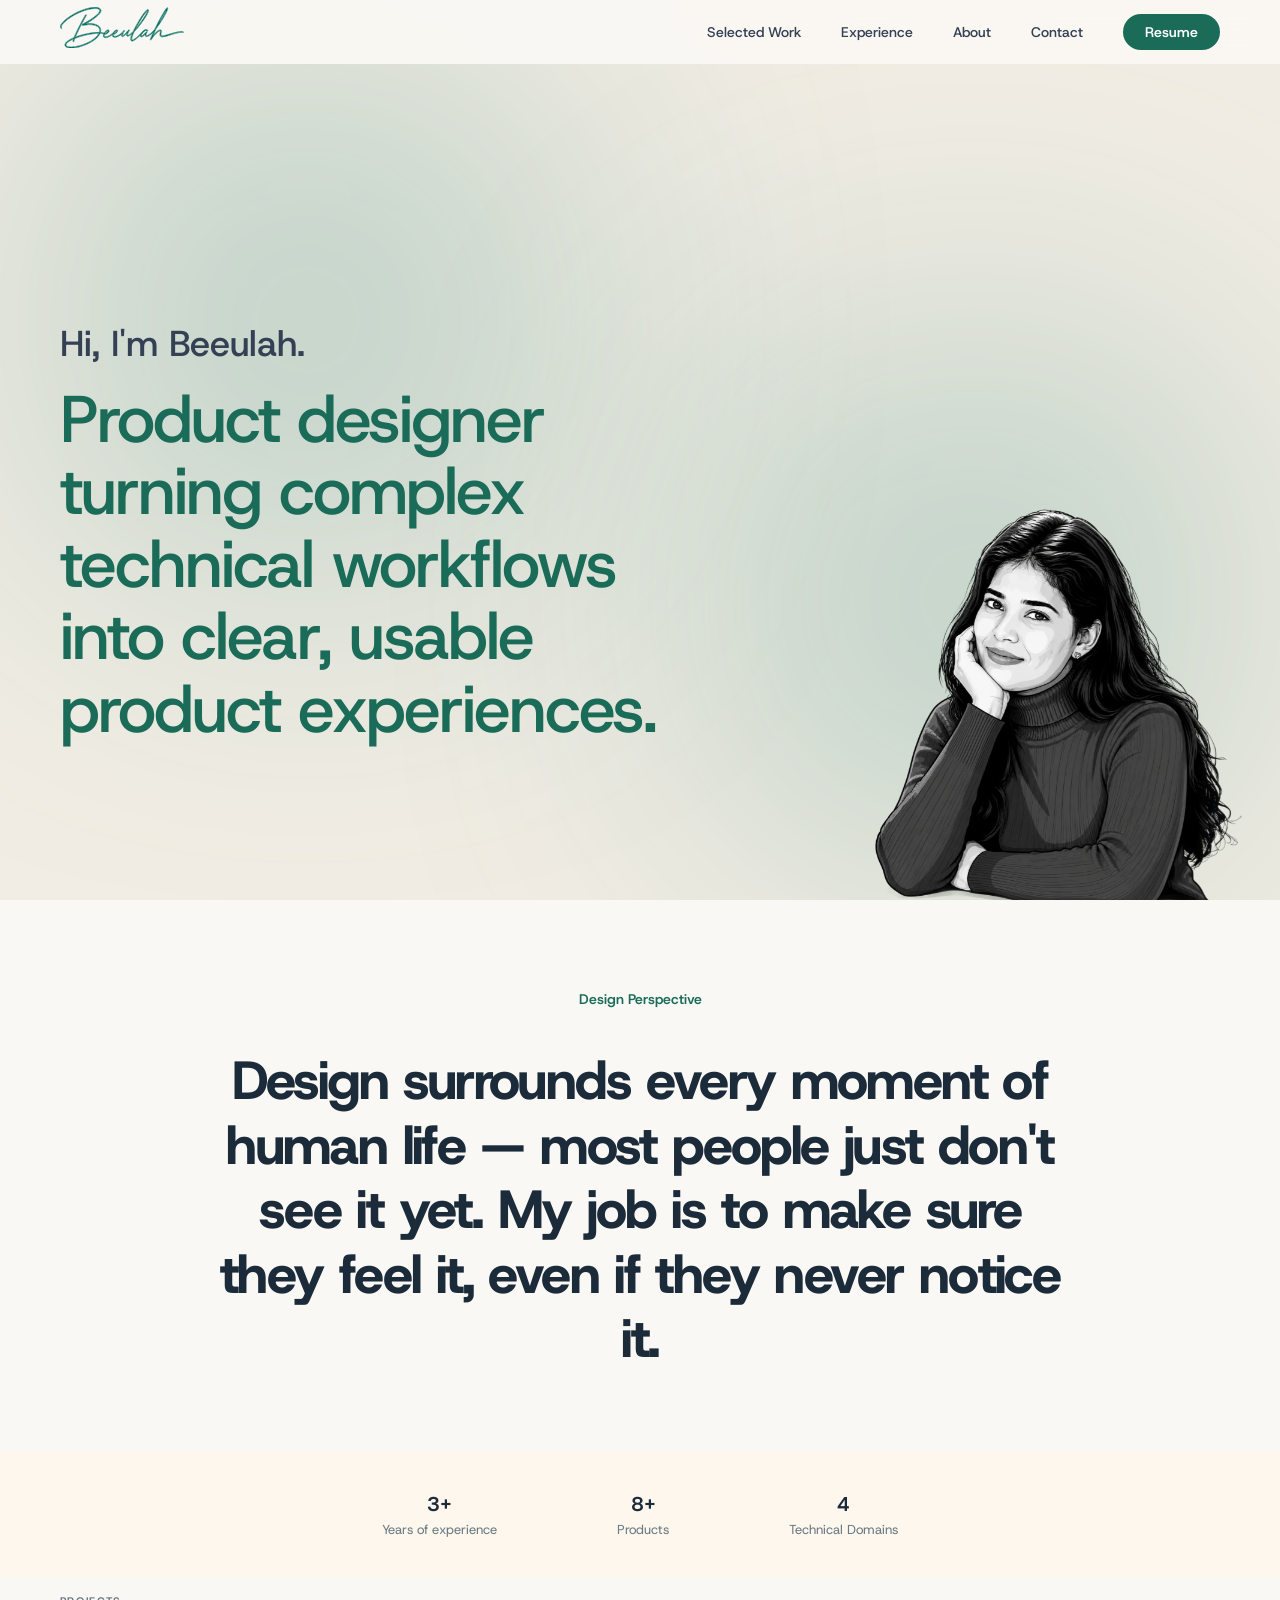
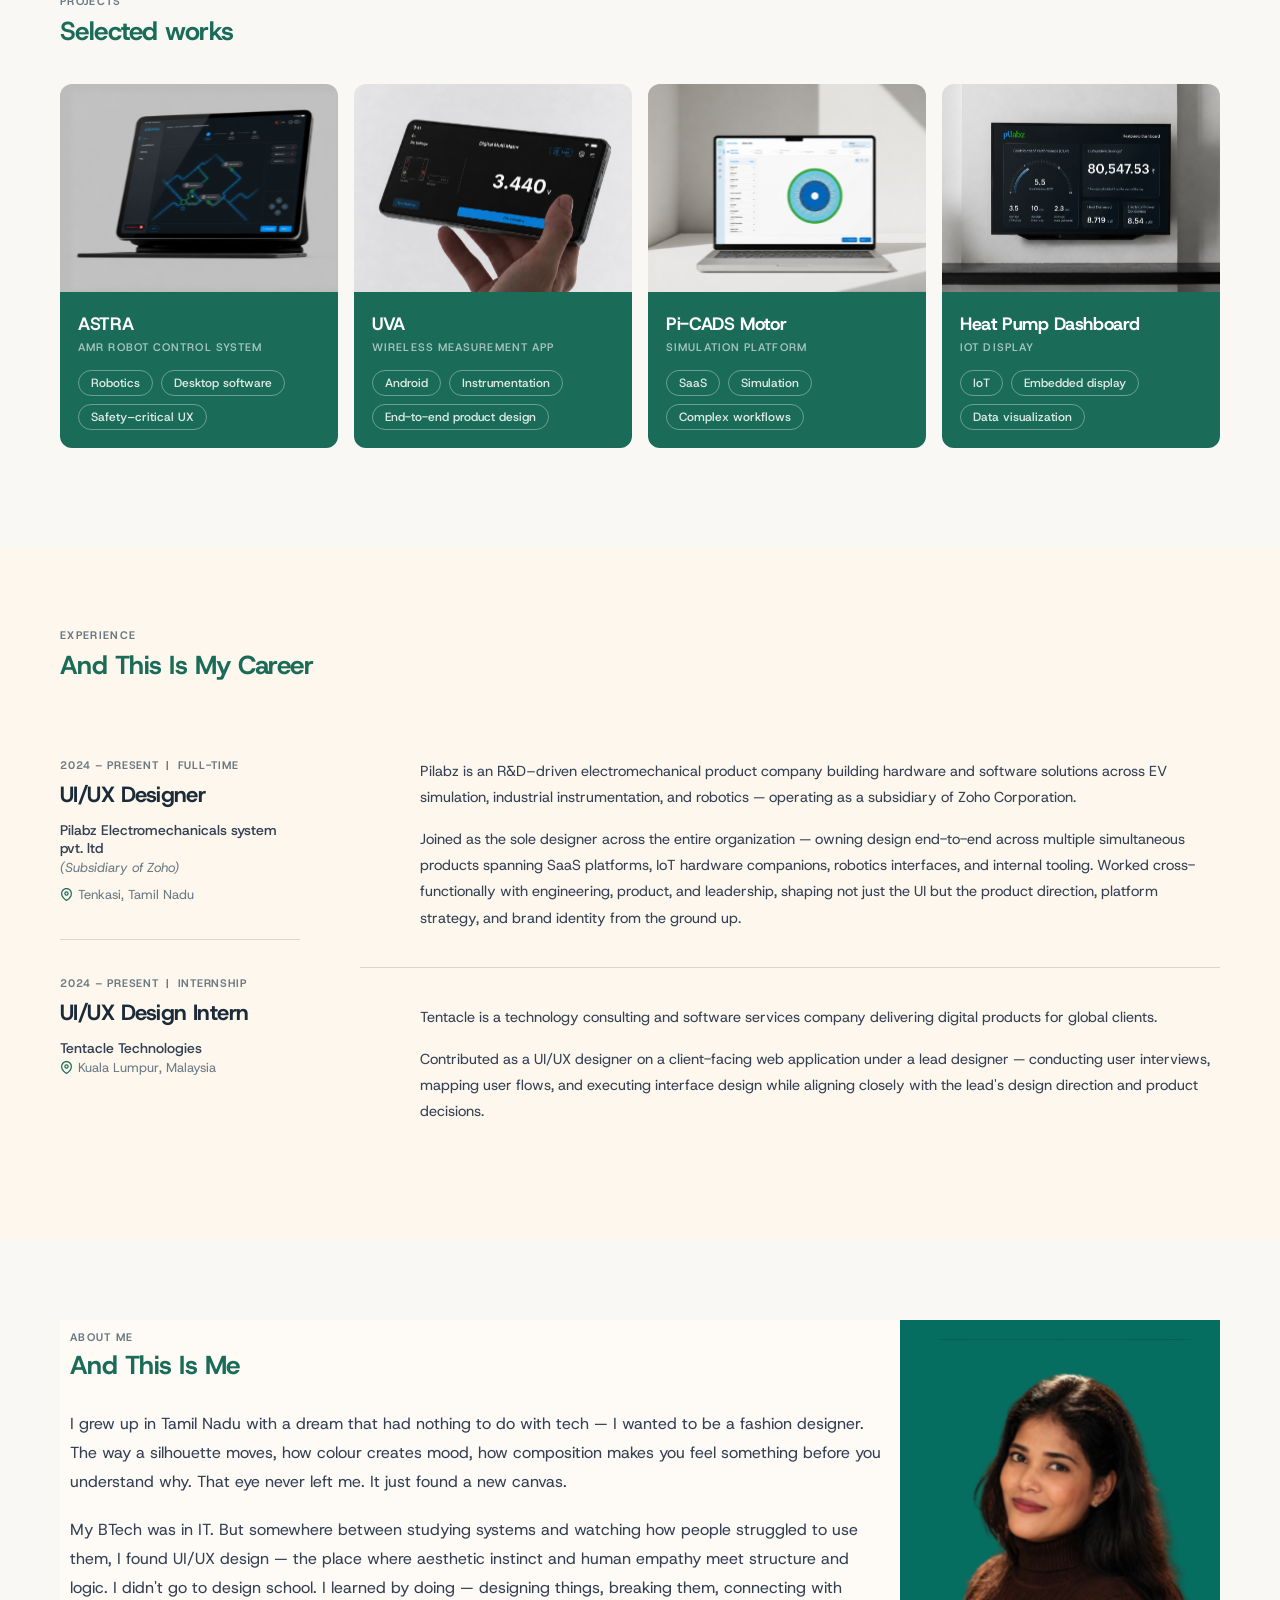
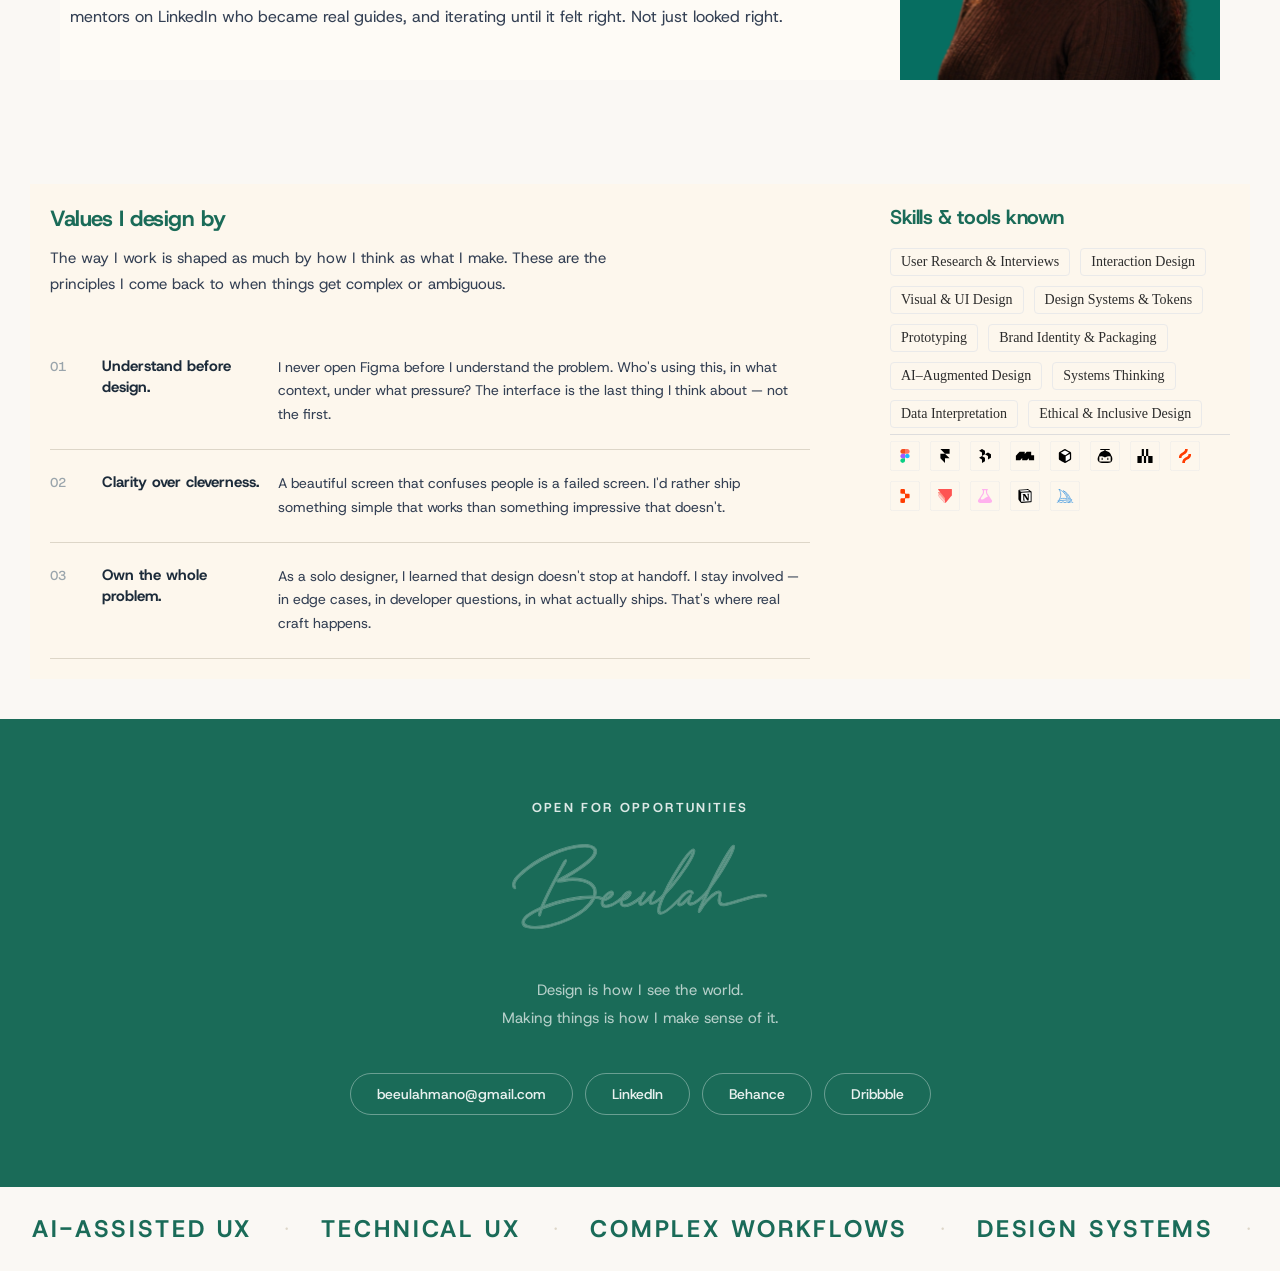
==== index.html @ 4c6250b7 "bug fixd" ====
<!DOCTYPE html>
<html lang="en">
<head>
<meta charset="UTF-8">
<meta name="viewport" content="width=device-width, initial-scale=1.0">
<title>Beeulah — Product Designer</title>
<link rel="stylesheet" href="style.css">
<script src="script.js"></script>
<link href="https://fonts.googleapis.com/css2?family=Host+Grotesk:wght@300;400;500;600;700;800&family=Syne:wght@400;500;600;700;800&family=Caveat:wght@500;600;700&display=swap" rel="stylesheet"></head>
<body>

<!-- NAV -->
<nav id="nav">
  <a href="#" class="nav-logo">
    <img src="./assets/beeulah-logo.svg" alt="logo" />
  </a>

  <ul class="nav-links">
    <li><a href="#works">Selected Work</a></li>
    <li><a href="#career">Experience</a></li>
    <li><a href="#about">About</a></li>
    <li><a href="#contact">Contact</a></li>
    <li><a href="#" class="nav-resume">Resume</a></li>
  </ul>

  <!-- HAMBURGER BUTTON -->
  <button class="nav-hamburger" id="navHamburger">
    <span></span>
    <span></span>
    <span></span>
  </button>
</nav>

<!-- OVERLAY -->
<div class="nav-overlay" id="navOverlay"></div>

<!-- RIGHT DRAWER -->
<div class="nav-drawer" id="navDrawer">

  <button class="nav-drawer-close" id="navDrawerClose">
    ✕
  </button>

  <ul class="nav-drawer-links">
    <li><a href="#works">Selected Work</a></li>
    <li><a href="#career">Experience</a></li>
    <li><a href="#about">About</a></li>
    <li><a href="#contact">Contact</a></li>
  </ul>

</div>

<!-- HERO -->
<section class="hero">
  <div class="hero-left reveal">
    <p class="hero-intro">Hi, I'm Beeulah.</p>
    <h1 class="hero-headline">Product designer turning complex technical workflows into clear, usable product experiences.</h1>
  </div>
  <div class="hero-right">
    <img src="./assets/main.svg" alt="Beeulah — Product Designer" />
  </div>
</section>

<!-- DESIGN PERSPECTIVE -->
<section class="perspective-section" id="perspective">
  <span class="perspective-label reveal">Design Perspective</span>
  <p class="perspective-quote scroll-words">Design surrounds every moment of human life — most people just don't see it yet. My job is to make sure they feel it, even if they never notice it.</p>
  
</section>

<section class="counts"> 
  <div class="stats-row reveal">
    <div><div class="stat-num">3+</div><div class="stat-label">Years of experience</div></div>
    <div><div class="stat-num">8+</div><div class="stat-label">Products</div></div>
    <div><div class="stat-num">4</div><div class="stat-label">Technical Domains</div></div>
  </div>
</section>

<!-- SELECTED WORKS -->
<section class="works-section" id="works">
  <div class="section-eyebrow reveal">PROJECTS</div>
  <div class="section-title reveal">Selected works</div>
  <div class="works-grid">
    <div class="work-card reveal">
      <img class="work-img" src="./assets/work-1.svg" alt="ASTRA" />
      <div class="work-info">
        <div class="work-title">ASTRA</div>
        <div class="work-subtitle">AMR ROBOT CONTROL SYSTEM</div>
        <div class="work-tags"><span class="work-tag">Robotics</span><span class="work-tag">Desktop software</span><span class="work-tag">Safety–critical UX</span></div>
      </div>
    </div>
    <div class="work-card reveal" style="transition-delay:.08s">
      <img class="work-img" src="./assets/work-2.svg" alt="UVA" />
      <div class="work-info">
        <div class="work-title">UVA</div>
        <div class="work-subtitle">WIRELESS MEASUREMENT APP</div>
        <div class="work-tags"><span class="work-tag">Android</span><span class="work-tag">Instrumentation</span><span class="work-tag">End-to-end product design</span></div>
      </div>
    </div>
    <div class="work-card reveal" style="transition-delay:.16s">
      <img class="work-img" src="./assets/work-3.svg" alt="Pi-CADS Motor" />
      <div class="work-info">
        <div class="work-title">Pi-CADS Motor</div>
        <div class="work-subtitle">SIMULATION PLATFORM</div>
        <div class="work-tags"><span class="work-tag">SaaS</span><span class="work-tag">Simulation</span><span class="work-tag">Complex workflows</span></div>
      </div>
    </div>
    <div class="work-card reveal" style="transition-delay:.24s">
      <img class="work-img" src="./assets/work-4.svg" alt="Heat Pump Dashboard" />
      <div class="work-info">
        <div class="work-title">Heat Pump Dashboard</div>
        <div class="work-subtitle">IOT DISPLAY</div>
        <div class="work-tags"><span class="work-tag">IoT</span><span class="work-tag">Embedded display</span><span class="work-tag">Data visualization</span></div>
      </div>
    </div>
  </div>
</section>

<!-- CAREER -->
<section class="career-section" id="career">
  <div class="section-eyebrow reveal">EXPERIENCE</div>
  <div class="section-title reveal">And This Is My Career</div>
  <div class="career-grid">
    <div class="career-left">
      <div class="career-entry reveal">
        <div class="career-meta">2024 – PRESENT &nbsp;|&nbsp; FULL-TIME</div>
        <div class="career-role">UI/UX Designer</div>
        <div class="career-company">Pilabz Electromechanicals system pvt. ltd</div>
        <div class="career-subsidiary">(Subsidiary of Zoho)</div>
        <div class="career-location">
          <svg width="13" height="13" viewBox="0 0 24 24" fill="none" stroke="currentColor" stroke-width="2.2" stroke-linecap="round" stroke-linejoin="round"><path d="M21 10c0 7-9 13-9 13s-9-6-9-13a9 9 0 0118 0z"/><circle cx="12" cy="10" r="3"/></svg>
          Tenkasi, Tamil Nadu
        </div>
      </div>
      <div class="career-entry reveal" style="transition-delay:.1s">
        <div class="career-meta">2024 – PRESENT &nbsp;|&nbsp; INTERNSHIP</div>
        <div class="career-role">UI/UX Design Intern</div>
        <div class="career-company">Tentacle Technologies</div>
        <div class="career-location">
          <svg width="13" height="13" viewBox="0 0 24 24" fill="none" stroke="currentColor" stroke-width="2.2" stroke-linecap="round" stroke-linejoin="round"><path d="M21 10c0 7-9 13-9 13s-9-6-9-13a9 9 0 0118 0z"/><circle cx="12" cy="10" r="3"/></svg>
          Kuala Lumpur, Malaysia
        </div>
      </div>
    </div>
    <div class="career-right">
      <div class="career-desc-block reveal">
        <p class="career-desc-p">Pilabz is an R&amp;D–driven electromechanical product company building hardware and software solutions across EV simulation, industrial instrumentation, and robotics — operating as a subsidiary of Zoho Corporation.</p>
        <p class="career-desc-p">Joined as the sole designer across the entire organization — owning design end-to-end across multiple simultaneous products spanning SaaS platforms, IoT hardware companions, robotics interfaces, and internal tooling. Worked cross-functionally with engineering, product, and leadership, shaping not just the UI but the product direction, platform strategy, and brand identity from the ground up.</p>
      </div>
      <div class="career-desc-block reveal" style="transition-delay:.1s">
        <p class="career-desc-p">Tentacle is a technology consulting and software services company delivering digital products for global clients.</p>
        <p class="career-desc-p">Contributed as a UI/UX designer on a client-facing web application under a lead designer — conducting user interviews, mapping user flows, and executing interface design while aligning closely with the lead's design direction and product decisions.</p>
      </div>
    </div>
  </div>

</section>

<!-- ABOUT ME -->
<section class="aboutme-section" id="about">
  <div class="aboutme-top">
    <div class="reveal">
      <div class="section-eyebrow" style="margin-bottom:4px">ABOUT ME</div>
      <div class="section-title" style="margin-bottom:28px">And This Is Me</div>
      <p class="aboutme-bio-p">I grew up in Tamil Nadu with a dream that had nothing to do with tech — I wanted to be a fashion designer. The way a silhouette moves, how colour creates mood, how composition makes you feel something before you understand why. That eye never left me. It just found a new canvas.</p>
      <p class="aboutme-bio-p">My BTech was in IT. But somewhere between studying systems and watching how people struggled to use them, I found UI/UX design — the place where aesthetic instinct and human empathy meet structure and logic. I didn't go to design school. I learned by doing — designing things, breaking them, connecting with mentors on LinkedIn who became real guides, and iterating until it felt right. Not just looked right.</p>
    </div>
    <div class="aboutme-photo-box reveal" style="transition-delay:.1s">
      <!-- <div class="aboutme-photo-label">ABOUT<br>ME</div> -->
      <img src="./assets/aboutme.svg" alt="About Beeulah" />
    </div>
  </div>
</section>

<section class="about-me">
    <div class="aboutme-bottom">
    <div class="reveal">
      <div class="values-heading">Values I design by</div>
      <p class="values-intro">The way I work is shaped as much by how I think as what I make. These are the principles I come back to when things get complex or ambiguous.</p>
      <div class="value-row">
        <span class="value-num">01</span>
        <span class="value-key">Understand before design.</span>
        <span class="value-desc">I never open Figma before I understand the problem. Who's using this, in what context, under what pressure? The interface is the last thing I think about — not the first.</span>
      </div>
      <div class="value-row">
        <span class="value-num">02</span>
        <span class="value-key">Clarity over cleverness.</span>
        <span class="value-desc">A beautiful screen that confuses people is a failed screen. I'd rather ship something simple that works than something impressive that doesn't.</span>
      </div>
      <div class="value-row">
        <span class="value-num">03</span>
        <span class="value-key">Own the whole problem.</span>
        <span class="value-desc">As a solo designer, I learned that design doesn't stop at handoff. I stay involved — in edge cases, in developer questions, in what actually ships. That's where real craft happens.</span>
      </div>
    </div>

    <div class="reveal" style="transition-delay:.1s">
      <div class="skills-heading">Skills &amp; tools known</div>
      <div class="skills-table">
        <p class="skill-cell">User Research &amp; Interviews</p><p class="skill-cell">Interaction Design</p>
        <p class="skill-cell">Visual &amp; UI Design</p><p class="skill-cell">Design Systems &amp; Tokens</p>
        <p class="skill-cell">Prototyping</p><p class="skill-cell">Brand Identity &amp; Packaging</p>
        <p class="skill-cell">AI–Augmented Design</p><p class="skill-cell">Systems Thinking</p>
        <p class="skill-cell">Data Interpretation</p><p class="skill-cell">Ethical &amp; Inclusive Design</p>
      </div>
      <div class="tools-grid">
        <div class="tool-pill" title="Figma"><img src="./assets/icons/tool13.svg"/></div>
        <div class="tool-pill" title="Framer"><img src="./assets/icons/tool12.svg"/></div>
        <div class="tool-pill" title="Dovetail"><img src="./assets/icons/tool1.svg"/></div>
        <div class="tool-pill" title="Mobbin"><img src="./assets/icons/tool2.svg"/></div>
        <div class="tool-pill" title="Relume"><img src="./assets/icons/tool3.svg"/></div>
        <div class="tool-pill" title="UX Pilot"><img src="./assets/icons/tool4.svg"/></div>
        <div class="tool-pill" title="Maze"><img src="./assets/icons/tool5.svg"/></div>
        <div class="tool-pill" title="Hotjar"><img src="./assets/icons/tool6.svg"/></div>
        <div class="tool-pill" title="Replit"><img src="./assets/icons/tool7.svg"/></div>
        <div class="tool-pill" title="ProtoPie"><img src="./assets/icons/tool8.svg"/></div>
        <div class="tool-pill" title="Google Labs"><img src="./assets/icons/tool9.svg"/></div>
        <div class="tool-pill" title="Notion"><img src="./assets/icons/tool10.svg"/></div>
        <div class="tool-pill" title="Midjourney"><img src="./assets/icons/tool11.svg"/></div>
      </div>
    </div>
  </div>
</section>
<!-- CTA FOOTER -->
<section class="cta-section" id="contact">
  <div class="cta-open reveal">OPEN FOR OPPORTUNITIES</div>
  <div class="cta-sig reveal">
    <img src="./assets/beeulah-text-img.svg" alt="beeulah" />
  </div>
  <div class="cta-tagline reveal">Design is how I see the world.<br>Making things is how I make sense of it.</div>
  <div class="cta-btns reveal">
    <a href="mailto:beeulahmano@gmail.com" class="cta-btn">beeulahmano@gmail.com</a>
    <a href="#" class="cta-btn">LinkedIn</a>
    <a href="#" class="cta-btn">Behance</a>
    <a href="#" class="cta-btn">Dribbble</a>
  </div>
</section>

<!-- MARQUEE -->
<div class="marquee-wrap">
  <div class="marquee-track">
    <span class="marquee-content">
      <span class="marquee-text">AI-Assisted UX</span>
      <span class="marquee-pipe">·</span>
      <span class="marquee-text">Technical UX</span>
      <span class="marquee-pipe">·</span>
      <span class="marquee-text">Complex Workflows</span>
      <span class="marquee-pipe">·</span>
      <span class="marquee-text">Design Systems</span>
      <span class="marquee-pipe">·</span>
      <span class="marquee-text">Brand Systems</span>
      <span class="marquee-pipe">·</span>
      <span class="marquee-text">SaaS</span>
      <span class="marquee-pipe">·</span>
      <span class="marquee-text">Robotics</span>
      <span class="marquee-pipe">·</span>
      <span class="marquee-text">IoT</span>
      <span class="marquee-pipe">·</span>
    </span>

    <!-- duplicate for endless loop -->
    <span class="marquee-content" aria-hidden="true">
      <span class="marquee-text">AI-Assisted UX</span>
      <span class="marquee-pipe">·</span>
      <span class="marquee-text">Technical UX</span>
      <span class="marquee-pipe">·</span>
      <span class="marquee-text">Complex Workflows</span>
      <span class="marquee-pipe">·</span>
      <span class="marquee-text">Design Systems</span>
      <span class="marquee-pipe">·</span>
      <span class="marquee-text">Brand Systems</span>
      <span class="marquee-pipe">·</span>
      <span class="marquee-text">SaaS</span>
      <span class="marquee-pipe">·</span>
      <span class="marquee-text">Robotics</span>
      <span class="marquee-pipe">·</span>
      <span class="marquee-text">IoT</span>
      <span class="marquee-pipe">·</span>
    </span>
  </div>
</div>
<script>
  const io = new IntersectionObserver(entries => {
    entries.forEach(e => { if (e.isIntersecting) { e.target.classList.add('in'); io.unobserve(e.target); } });
  }, { threshold: 0.1 });
  document.querySelectorAll('.reveal').forEach(el => io.observe(el));
  setTimeout(() => document.querySelectorAll('.hero .reveal').forEach(el => el.classList.add('in')), 100);
  const nav = document.getElementById('nav');
  window.addEventListener('scroll', () => nav.classList.toggle('scrolled', scrollY > 8), { passive: true });
</script>

<script>
  const hamburger = document.getElementById('navHamburger');
  const drawer = document.getElementById('navDrawer');
  const overlay = document.getElementById('navOverlay');
  const closeBtn = document.getElementById('navDrawerClose');

  function openDrawer() {
    drawer.classList.add('open');
    overlay.classList.add('open');
    hamburger.classList.add('active');
  }

  function closeDrawer() {
    drawer.classList.remove('open');
    overlay.classList.remove('open');
    hamburger.classList.remove('active');
  }

  hamburger.addEventListener('click', openDrawer);

  closeBtn.addEventListener('click', closeDrawer);

  overlay.addEventListener('click', closeDrawer);
</script>

</body>
</html>
---- style.css ----
*,
*::before,
*::after {
  box-sizing: border-box;
  margin: 0;
  padding: 0;
}

:root {
  --teal: #1A6B58;
  --teal-dark: #0d4a3d;
  --cream: #FDF7ED;
  --off-white: #FAF8F4;
  --text-dark: #1C2B3A;
  --text-mid: #344054;
  --text-soft: #6B7A84;
  --text-muted: #9AA5AC;
  --border: #DDD6C8;
}

html {
  scroll-behavior: smooth;
}

body {
  font-family: 'Host Grotesk', sans-serif;
  background: var(--off-white);
  color: var(--text-dark);
  -webkit-font-smoothing: antialiased;
}

/* ============================================
   NAVIGATION
   ============================================ */
nav {
  position: fixed;
  inset: 0 0 auto 0;
  z-index: 200;
  display: flex;
  align-items: center;
  justify-content: space-between;
  padding: 0 60px;
  height: 64px;
  background: rgba(250, 248, 244, 0.95);
  backdrop-filter: blur(14px);
  border-bottom: 1px solid transparent;
  transition: border-color 0.3s;
}

nav.scrolled {
  border-color: var(--border);
}

.nav-logo {
  font-family: 'Caveat', cursive;
  font-size: 28px;
  font-weight: 600;
  color: var(--text-dark);
  text-decoration: none;
}

.nav-links {
  display: flex;
  align-items: center;
  justify-content: flex-end;
  gap: 40px;
  list-style: none;
  margin-left: auto;
}

.nav-links a {
  text-decoration: none;
  font-size: 14px;
  font-weight: 500;
  color: var(--text-mid);
  transition: color 0.2s;
}

.nav-links a:hover {
  color: var(--teal);
}

.nav-resume {
  background: var(--teal) !important;
  color: #fff !important;
  padding: 9px 22px;
  border-radius: 100px;
  font-weight: 600 !important;
}

.nav-resume:hover {
  background: var(--teal-dark) !important;
}

/* ============================================
   HERO SECTION
   ============================================ */
.hero {
  position: relative;
  min-height: 100vh;
  background: #f2ede4;
  display: grid;
  grid-template-columns: 1fr 460px;
  align-items: center;
  padding-top: 64px;
  overflow: hidden;
}

.hero-left {
  padding: 100px 0 0px 60px;
}

.hero-intro {
  font-size: 36px;
  font-weight: 500;
  color: var(--text-mid);
  margin-bottom: 16px;
}

.hero-headline {
  font-size: clamp(40px, 5.2vw, 66px);
  font-weight: 500;
  line-height: 1.1;
  color: var(--teal);
  letter-spacing: -0.03em;
  max-width: 80%;
}

.hero-right {
  display: flex;
  align-items: flex-end;
  justify-content: flex-end;
  align-self: end;
}

.hero-right img {
  width: 100%;
  max-width:394px;
  height: auto;
  display: block;
  /* filter: grayscale(100%) contrast(1.05); */
  margin-right: 3%;
  object-fit: contain;
  object-position: bottom;
}

.hero-left,
.hero-right {
  position: relative;
  z-index: 2;
}

/* Blob common style */
.hero::before,
.hero::after {
  content: "";
  position: absolute;
  border-radius: 999px;
  filter: blur(160px);
  opacity: 0.35;
  z-index: 1;
  pointer-events: none;
}

/* Green blob 1 */
.hero::before {
  width: 460px;
  height: 460px;
  background: #066E61;
  top: 10%;
  left: 6%;
  animation: roamBlobOne 10s ease-in-out infinite alternate;
}


/* Green blob 2 */
.hero::after {
  width: 460px;
  height: 460px;
  background: #066E61;
  right: 6%;
  bottom: 8%;
  animation: roamBlobTwo 12s ease-in-out infinite alternate;
}

@keyframes roamBlobOne {
  0% {
    transform: translate(-120px, -80px) scale(1);
  }

  50% {
    transform: translate(280px, 180px) scale(1.25);
  }

  100% {
    transform: translate(80px, 360px) scale(1.05);
  }
}

@keyframes roamBlobTwo {
  0% {
    transform: translate(120px, 80px) scale(1);
  }

  50% {
    transform: translate(-280px, -180px) scale(1.2);
  }

  100% {
    transform: translate(-140px, -360px) scale(1.1);
  }
}
/* ============================================
   PERSPECTIVE SECTION
   ============================================ */
.perspective-section {
  background: var(--off-white);
  padding: 90px 60px 80px;
  text-align: center;
}

.perspective-label {
  font-size: 14px;
  font-weight: 600;
  color: var(--teal);
  margin-bottom: 40px;
  display: block;
}

.perspective-quote {
  font-size: clamp(30px, 4.2vw, 54px);
  font-weight: 800;
  line-height: 1.2;
  color: var(--text-dark);
  letter-spacing: -0.03em;
  max-width: 860px;
  margin: 0 auto;
}

.scroll-words {
  display: block;
}

.scroll-word-group {
  display: inline;
  opacity: 0.18;
  transition: opacity 0.25s ease;
}

.scroll-word-group.active {
  opacity: 1;
}

.stats-row {
  display: flex;
  justify-content: center;
  gap: 120px;
  padding: 40px;
}
.counts{
    background-color: #FDF7ED;
}

.stat-num {
  font-size: 20px;
  font-weight: 700;
  color: var(--text-dark);
  margin-bottom: 4px;
  text-align: center;
}

.stat-label {
  font-size: 13px;
  color: var(--text-soft);
  text-align: center;
}

/* ============================================
   WORKS SECTION
   ============================================ */
.works-section {
  background: var(--off-white);
  padding: 16px 60px 100px;
}

.section-eyebrow {
  font-size: 11px;
  font-weight: 700;
  letter-spacing: 0.12em;
  text-transform: uppercase;
  color: var(--text-soft);
  margin-bottom: 6px;
}

.section-title {
  font-size: 26px;
  font-weight: 700;
  color: var(--teal);
  letter-spacing: -0.02em;
  margin-bottom: 36px;
}

.works-grid {
  display: grid;
  grid-template-columns: repeat(4, 1fr);
  gap: 16px;
}

.work-card {
  border-radius: 12px;
  overflow: hidden;
  display: flex;
  flex-direction: column;
  cursor: pointer;
  transition: transform 0.3s, box-shadow 0.3s;
}

.work-card:hover {
  transform: translateY(-4px);
  box-shadow: 0 20px 48px rgba(0, 0, 0, 0.13);
}

.work-img {
  width: 100%;
  aspect-ratio: 4/3;
  object-fit: cover;
  display: block;
}

.work-info {
  background: var(--teal);
  padding: 20px 18px 18px;
  flex: 1;
}

.work-title {
  font-size: 18px;
  font-weight: 700;
  color: #fff;
  letter-spacing: -0.02em;
  margin-bottom: 4px;
}

.work-subtitle {
  font-size: 11px;
  font-weight: 600;
  letter-spacing: 0.1em;
  text-transform: uppercase;
  color: rgba(255, 255, 255, 0.6);
  margin-bottom: 16px;
}

.work-tags {
  display: flex;
  flex-wrap: wrap;
  gap: 8px;
}

.work-tag {
  font-size: 12px;
  font-weight: 500;
  color: rgba(255, 255, 255, 0.85);
  border: 1.5px solid rgba(255, 255, 255, 0.35);
  padding: 4px 12px;
  border-radius: 100px;
}

/* ============================================
   CAREER SECTION
   ============================================ */
.career-section {
  background: var(--cream);
  padding: 80px 60px;
}

.career-grid {
  display: grid;
  grid-template-columns: 300px 1fr;
  margin-top: 40px;
}

.career-left {
  padding-right: 60px;
}

.career-entry {
  padding: 36px 0;
}

.career-entry + .career-entry {
  border-top: 1px solid var(--border);
}

.career-meta {
  font-size: 11px;
  font-weight: 700;
  letter-spacing: 0.07em;
  text-transform: uppercase;
  color: var(--text-soft);
  margin-bottom: 8px;
}

.career-role {
  font-size: 22px;
  font-weight: 700;
  color: var(--text-dark);
  letter-spacing: -0.025em;
  margin-bottom: 12px;
}

.career-company {
  font-size: 14px;
  font-weight: 500;
  color: var(--text-mid);
  margin-bottom: 2px;
}

.career-subsidiary {
  font-size: 13px;
  color: var(--text-soft);
  font-style: italic;
  margin-bottom: 10px;
}

.career-location {
  display: flex;
  align-items: center;
  gap: 5px;
  font-size: 13px;
  color: var(--text-soft);
}

.career-location svg {
  color: var(--teal);
  flex-shrink: 0;
}

.career-right {
  /* border-left: 1px solid var(--border); */
}

.career-desc-block {
  padding: 36px 0 36px 60px;
}

.career-desc-block + .career-desc-block {
  border-top: 1px solid var(--border);
}

.career-desc-p {
  font-size: 14.5px;
  color: var(--text-mid);
  line-height: 1.8;
  margin-bottom: 16px;
}

.career-desc-p:last-child {
  margin-bottom: 0;
}

.nav-hamburger {
  display: none;
}

/* ============================================
   ABOUT ME SECTION
   ============================================ */
.aboutme-section {
  background: var(--off-white);
  padding: 80px 60px 0;
}

.aboutme-top {
  display: grid;
  grid-template-columns: 1fr 320px;
  /* gap: 80px; */
  padding-bottom: 64px;
}

.aboutme-bio-p {
  font-size: 16px;
  color: var(--text-mid);
  line-height: 1.8;
  margin-bottom: 20px;
  /* max-width: 680px; */
}

.aboutme-bio-p:last-child {
  margin-bottom: 0;
}

.aboutme-photo-box {
  position: relative;
  /* border-radius: 12px; */
  overflow: hidden;
  background: var(--teal);
  flex-shrink: 0;
  min-height: 360px;
}

.aboutme-photo-box img {
  position: absolute;
  inset: 0;
  width: 100%;
  height: 100%;
  object-fit: cover;
  object-position: top center;
  display: block;
  /* mix-blend-mode: multiply; */
  /* opacity: 0.78; */
}

.aboutme-photo-label {
  position: absolute;
  top: 16px;
  left: 16px;
  z-index: 2;
  font-size: 24px;
  font-weight: 800;
  color: rgba(255, 255, 255, 0.92);
  letter-spacing: 0.04em;
  line-height: 1.15;
  text-transform: uppercase;
}

.about-me{
    padding: 40px 30px;
}

.aboutme-top>.reveal{
    background-color: #FEFBF6;
    padding: 10px;
}

.aboutme-bottom {
  background-color: var(--cream);
  padding: 20px;
  display: grid;
  grid-template-columns: 1fr 340px;
  gap: 80px;
}

.values-heading {
  font-size: 22px;
  font-weight: 700;
  color: var(--teal);
  letter-spacing: -0.02em;
  margin-bottom: 12px;
}

.values-intro {
  font-size: 15px;
  color: var(--text-mid);
  line-height: 1.75;
  margin-bottom: 36px;
  max-width: 580px;
}

.value-row {
  display: grid;
  grid-template-columns: 36px 160px 1fr;
  gap: 0 16px;
  padding: 22px 0;
  border-bottom: 1px solid var(--border);
  align-items: start;
}

.value-row:first-of-type {
  border-top: 1px solid var(--border);
}

.value-num {
  font-size: 13px;
  font-weight: 500;
  color: var(--text-muted);
  padding-top: 2px;
}

.value-key {
  font-size: 15px;
  font-weight: 700;
  color: var(--text-dark);
  line-height: 1.4;
}

.value-desc {
  font-size: 14px;
  color: var(--text-mid);
  line-height: 1.7;
}

.skills-heading {
  font-size: 20px;
  font-weight: 700;
  color: var(--teal);
  letter-spacing: -0.02em;
  margin-bottom: 18px;
}

.skills-table{
    display: flex;
    flex-wrap: wrap;
    gap: 10px;
}

.skill-cell {
  background-color: transparent;
  border: 1.5px solid #EAEAEA;
  border-radius: 4px;
  padding: 5px 10px;
  font-size: 14px;
  color: #2c2c2c;
  font-family: 'Host Grotesk', sans-serif;
  font-family: 'Georgia', serif;
  white-space: nowrap;
  cursor: default;
  transition: background-color 0.2s ease, border-color 0.2s ease;
}

.skill-cell:hover {
  background-color: #ede5d8;
  border-color: #a89070;
}

.tools-grid {
  display: flex;
  flex-wrap: wrap;
  gap: 10px;
  margin-top: 6px;
  padding-top: 6px;
  border-top: 1px solid #dedddd;
}

.tool-pill {
  /* width: 38px;
  height: 38px; */
  border-radius: 4px;
  background: var(--cream);
  display: flex;
  align-items: center;
  justify-content: center;
  /* border: 1px solid var(--border); */
  transition: transform 0.2s, box-shadow 0.2s;
  cursor: default;
}

.tool-pill > img{
  width: 30px;
}

.tool-pill:hover {
  transform: scale(1.12);
  box-shadow: 0 4px 12px rgba(0, 0, 0, 0.1);
}

/* ============================================
   CTA SECTION
   ============================================ */
.cta-section {
  background: #1A6B58;
  padding: 80px 60px 72px;
  text-align: center;
}

.cta-open {
  font-size: 13px;
  font-weight: 700;
  letter-spacing: 0.18em;
  text-transform: uppercase;
  color: rgba(255, 255, 255, 0.85);
  margin-bottom: 28px;
}

.cta-sig {
  font-family: 'Caveat', cursive;
  font-size: 84px;
  font-weight: 600;
  color: rgba(255, 255, 255, 0.22);
  line-height: 1;
  margin-bottom: 32px;
  letter-spacing: -2px;
}

.cta-tagline {
  font-size: 15px;
  line-height: 1.9;
  color: rgba(255, 255, 255, 0.68);
  margin-bottom: 40px;
}

.cta-btns {
  display: flex;
  justify-content: center;
  gap: 12px;
  flex-wrap: wrap;
}

.cta-btn {
  display: inline-flex;
  align-items: center;
  border: 1.5px solid rgba(255, 255, 255, 0.35);
  color: rgba(255, 255, 255, 0.9);
  background: transparent;
  font-family: 'Host Grotesk', sans-serif;
  font-size: 14px;
  font-weight: 500;
  padding: 11px 26px;
  border-radius: 100px;
  cursor: pointer;
  text-decoration: none;
  transition: background 0.2s, border-color 0.2s;
}

.cta-btn:hover {
  background: rgba(255, 255, 255, 0.1);
  border-color: rgba(255, 255, 255, 0.6);
}

/* ============================================
   MARQUEE
   ============================================ */
.marquee-wrap {
  background: var(--off-white);
  padding: 26px 0;
  overflow: hidden;
  white-space: nowrap;
}

.marquee-track {
  display: flex;
  width: max-content;
  animation: ticker 40s linear infinite;
}

.marquee-content {
  display: inline-flex;
  align-items: center;
  gap: 32px;
  padding: 0 32px;
}

.marquee-text {
  font-family: 'Host Grotesk', sans-serif;
  font-size: 24px;
  font-weight: 700;
  letter-spacing: 0.12em;
  text-transform: uppercase;
  color: var(--teal);
}

.marquee-pipe {
  color: var(--border);
  font-size: 24px;
  font-weight: 200;
}

@keyframes ticker {
  from {
    transform: translateX(0);
  }

  to {
    transform: translateX(-50%);
  }
}

/* ============================================
   REVEAL ANIMATION
   ============================================ */
.reveal {
  opacity: 0;
  transform: translateY(22px);
  transition: opacity 0.65s ease, transform 0.65s ease;
}

.reveal.in {
  opacity: 1;
  transform: translateY(0);
}

/* ============================================
   RESPONSIVE DESIGN
   ============================================ */
@media (max-width: 768px) {
  .works-grid {
    grid-template-columns: repeat(2, 1fr);
  }

  .career-grid {
    grid-template-columns: 1fr;
  }

  .career-right {
    border-left: none;
    border-top: 1px solid var(--border);
  }

  .career-desc-block {
    padding: 32px 0;
  }

  .aboutme-top,
  .aboutme-bottom {
    grid-template-columns: 1fr;
  }

  

  .nav-links {
      display: none;
  }
}

@media (max-width: 768px) {
  nav {
    padding: 0 20px;
  }

  .nav-hamburger {
    display: flex;
  }
  .nav-links {
    display: none;
  }

  .hero {
    grid-template-columns: 1fr;
  }

  .hero-left {
    padding: 80px 20px 60px;
  }

  .hero-right {
    /* display: none; */
  }

   .hero {
    display: flex;
    flex-direction: column;
    justify-content: flex-end;
    padding: 96px 20px 0;
  }

  .hero::before {
    width: 300px;
    height: 300px;
    top: -140px;
    left: -220px;
  }

  .hero::after {
    width: 300px;
    height: 300px;
    right: -260px;
    bottom: -140px;
  }

  .perspective-section,
  .works-section,
  .career-section,
  .aboutme-section,
  .cta-section {
    padding-left: 20px;
    padding-right: 20px;
  }

  .works-grid {
    grid-template-columns: 1fr;
  }

  .stats-row {
    gap: 48px;
  }

  .value-row {
    grid-template-columns: 28px 1fr;
  }

  .value-desc {
    grid-column: 2;
  }
}

/* HAMBURGER */
.nav-hamburger{
  width:40px;
  height:40px;
  border:none;
  background:transparent;
  /* display:flex; */
  flex-direction:column;
  justify-content:center;
  gap:5px;
  cursor:pointer;
  z-index:1001;
}

.nav-hamburger span{
  width:24px;
  height:2px;
  background:#111;
  transition:.3s ease;
}

/* ANIMATION */
.nav-hamburger.active span:nth-child(1){
  transform:translateY(7px) rotate(45deg);
}

.nav-hamburger.active span:nth-child(2){
  opacity:0;
}

.nav-hamburger.active span:nth-child(3){
  transform:translateY(-7px) rotate(-45deg);
}

/* OVERLAY */
.nav-overlay{
  position:fixed;
  inset:0;
  background:rgba(0,0,0,.4);
  opacity:0;
  pointer-events:none;
  transition:.3s ease;
  z-index:999;
}

.nav-overlay.open{
  opacity:1;
  pointer-events:auto;
}

/* DRAWER */
.nav-drawer{
  position:fixed;
  top:0;
  right:-300px;
  width:300px;
  height:100vh;
  background:#fff;
  padding:80px 30px;
  transition:.35s ease;
  z-index:1000;
}

.nav-drawer.open{
  right:0;
}

/* CLOSE BUTTON */
.nav-drawer-close{
  position:absolute;
  top:20px;
  right:20px;
  border:none;
  background:none;
  font-size:24px;
  cursor:pointer;
}

/* LINKS */
.nav-drawer-links{
  list-style:none;
  display:flex;
  flex-direction:column;
  gap:20px;
}

.nav-drawer-links a{
  text-decoration:none;
  color:#111;
  font-size:18px;
  font-weight:600;
}

/* Prevent image overflow */
.work-card{
  overflow:hidden;
}

/* Smooth image animation */
.work-img{
  transition: transform 0.5s ease;
}

/* Zoom on hover */
.work-card:hover .work-img{
  transform: scale(1.08);
}

.work-img{
  transition: transform 0.8s cubic-bezier(0.22, 1, 0.36, 1);
}
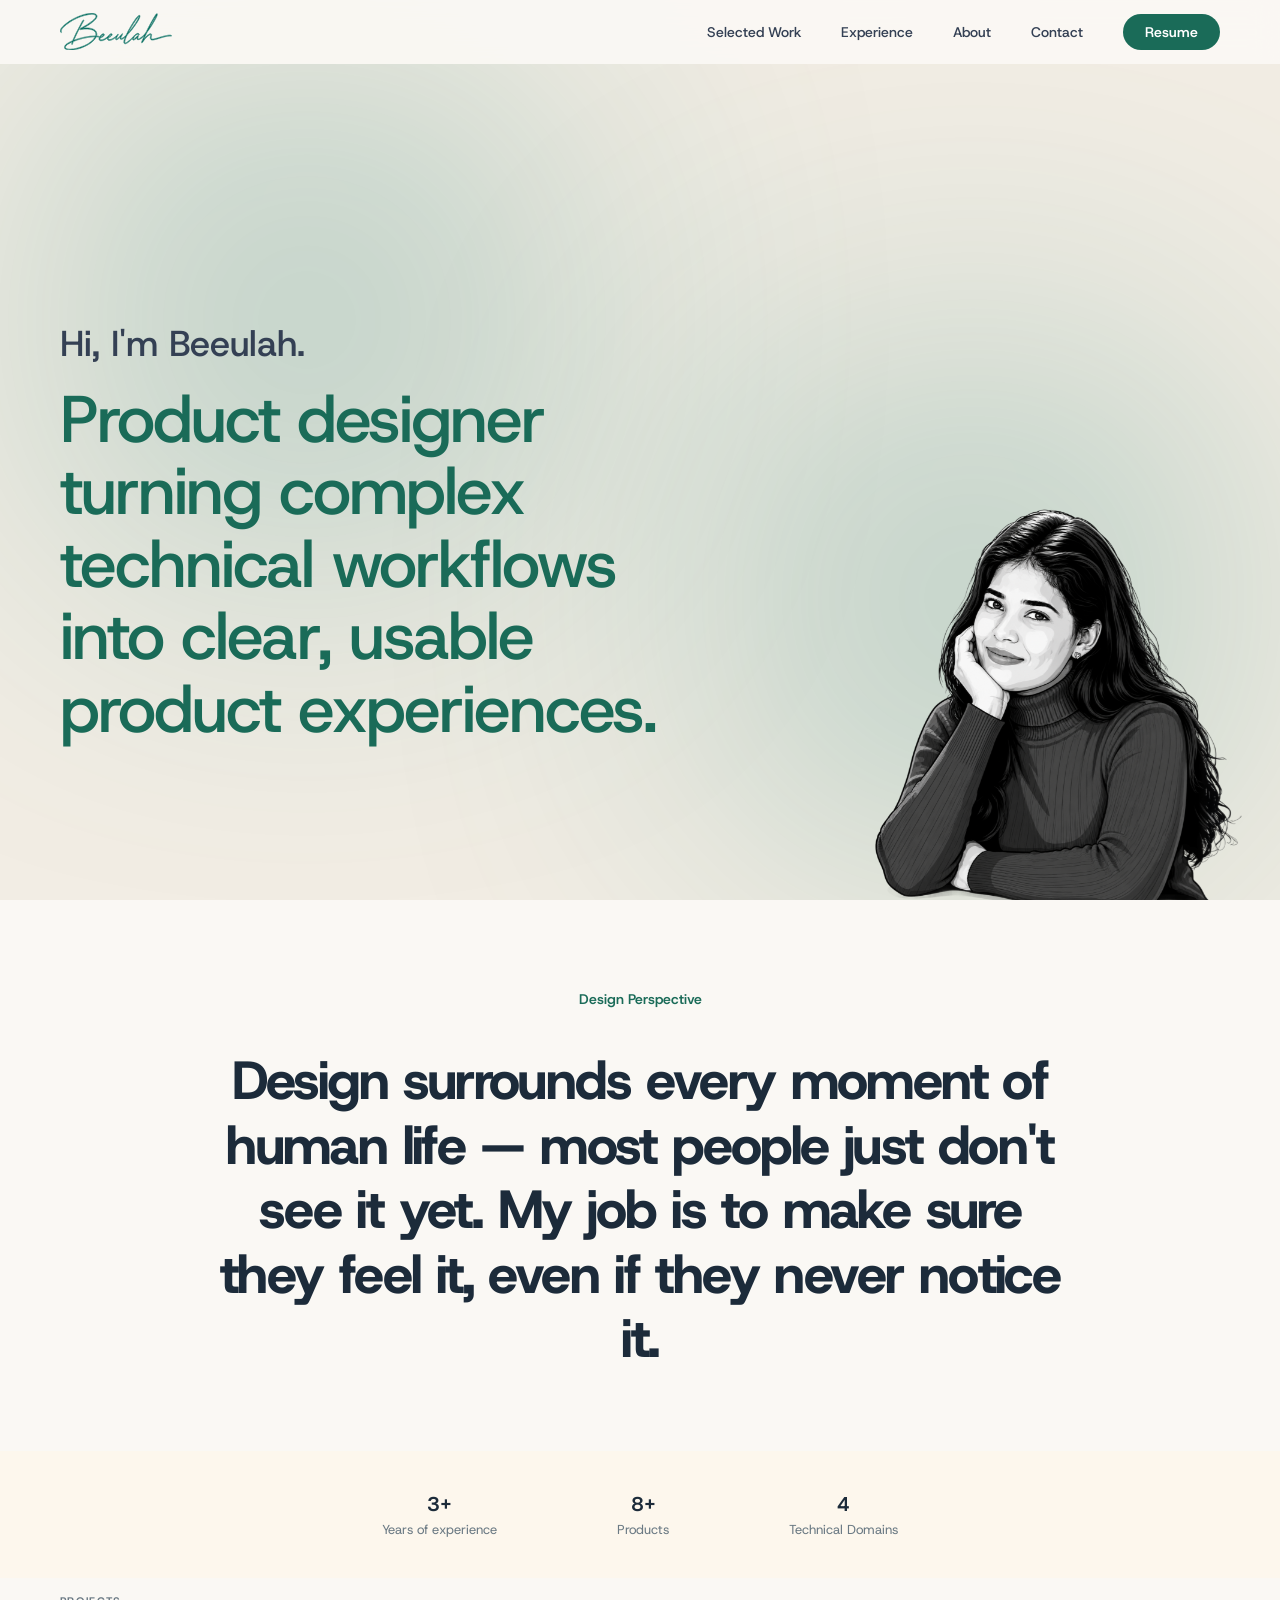
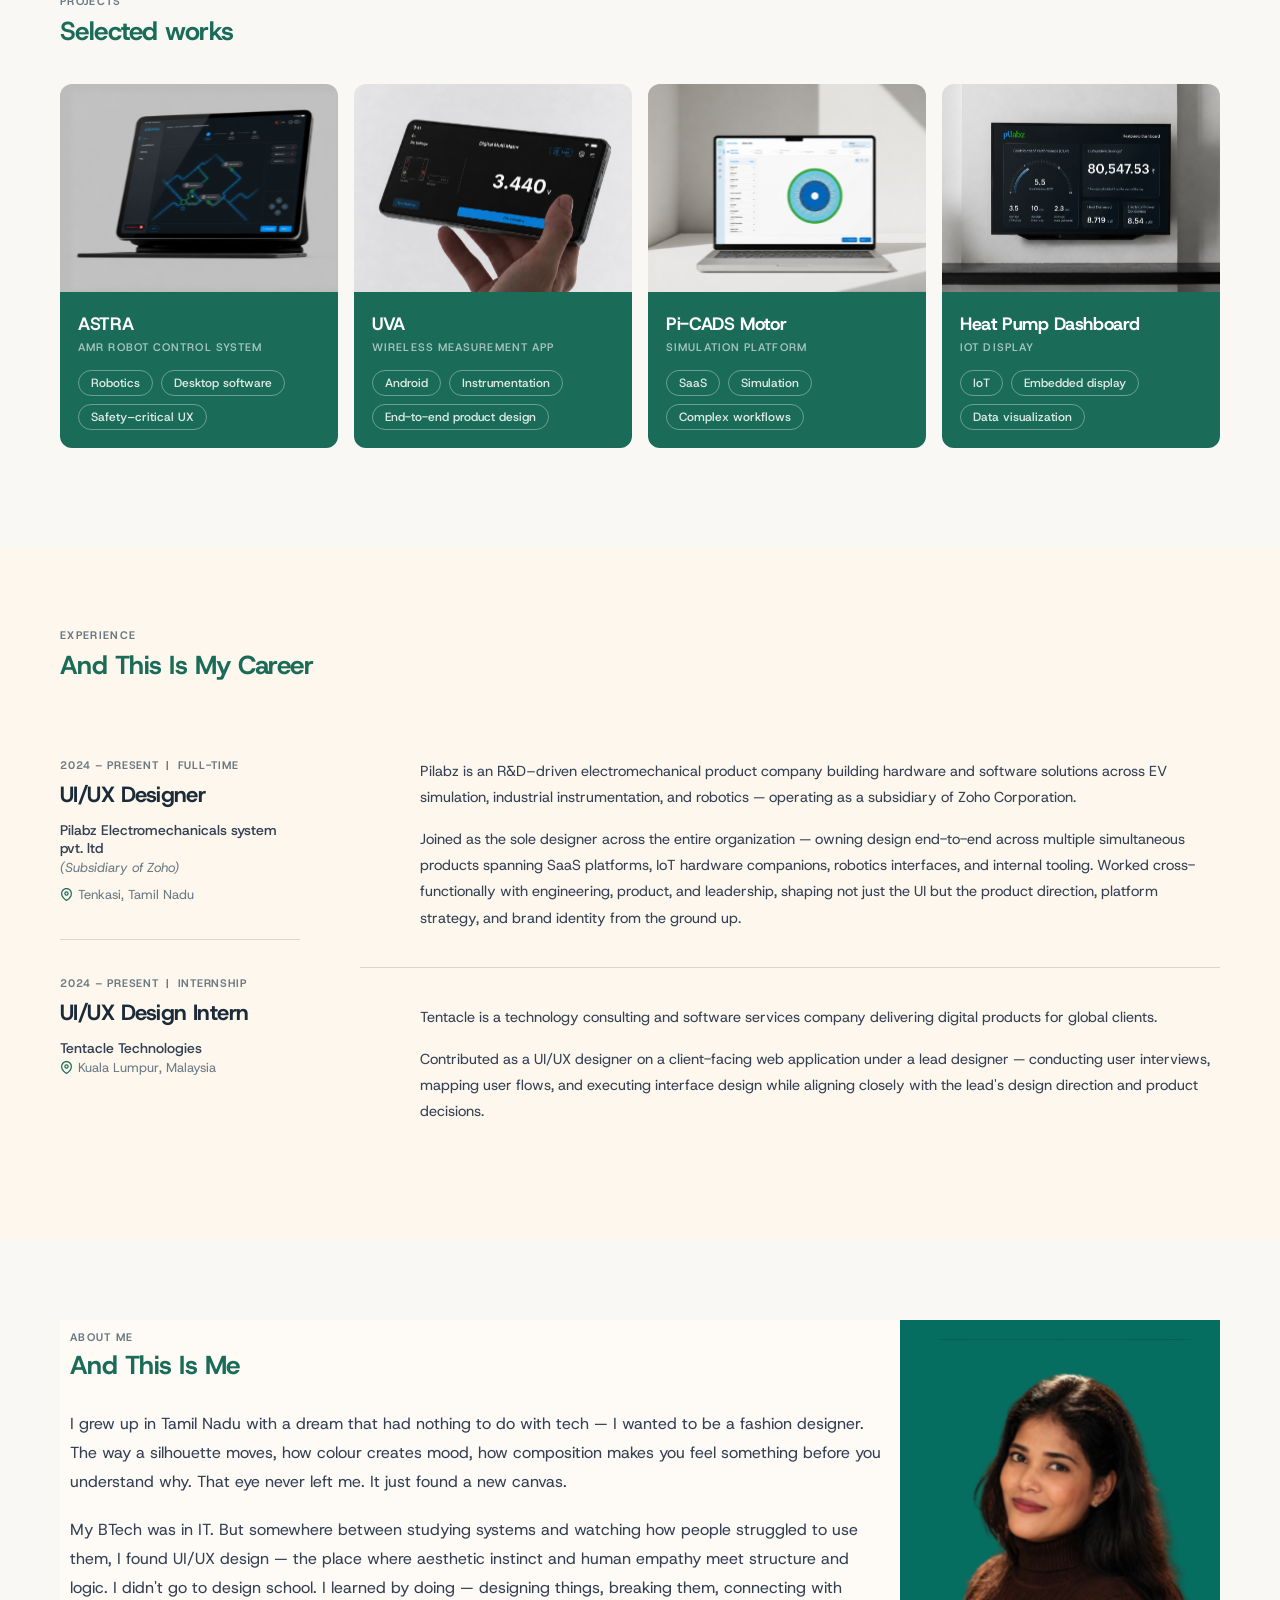
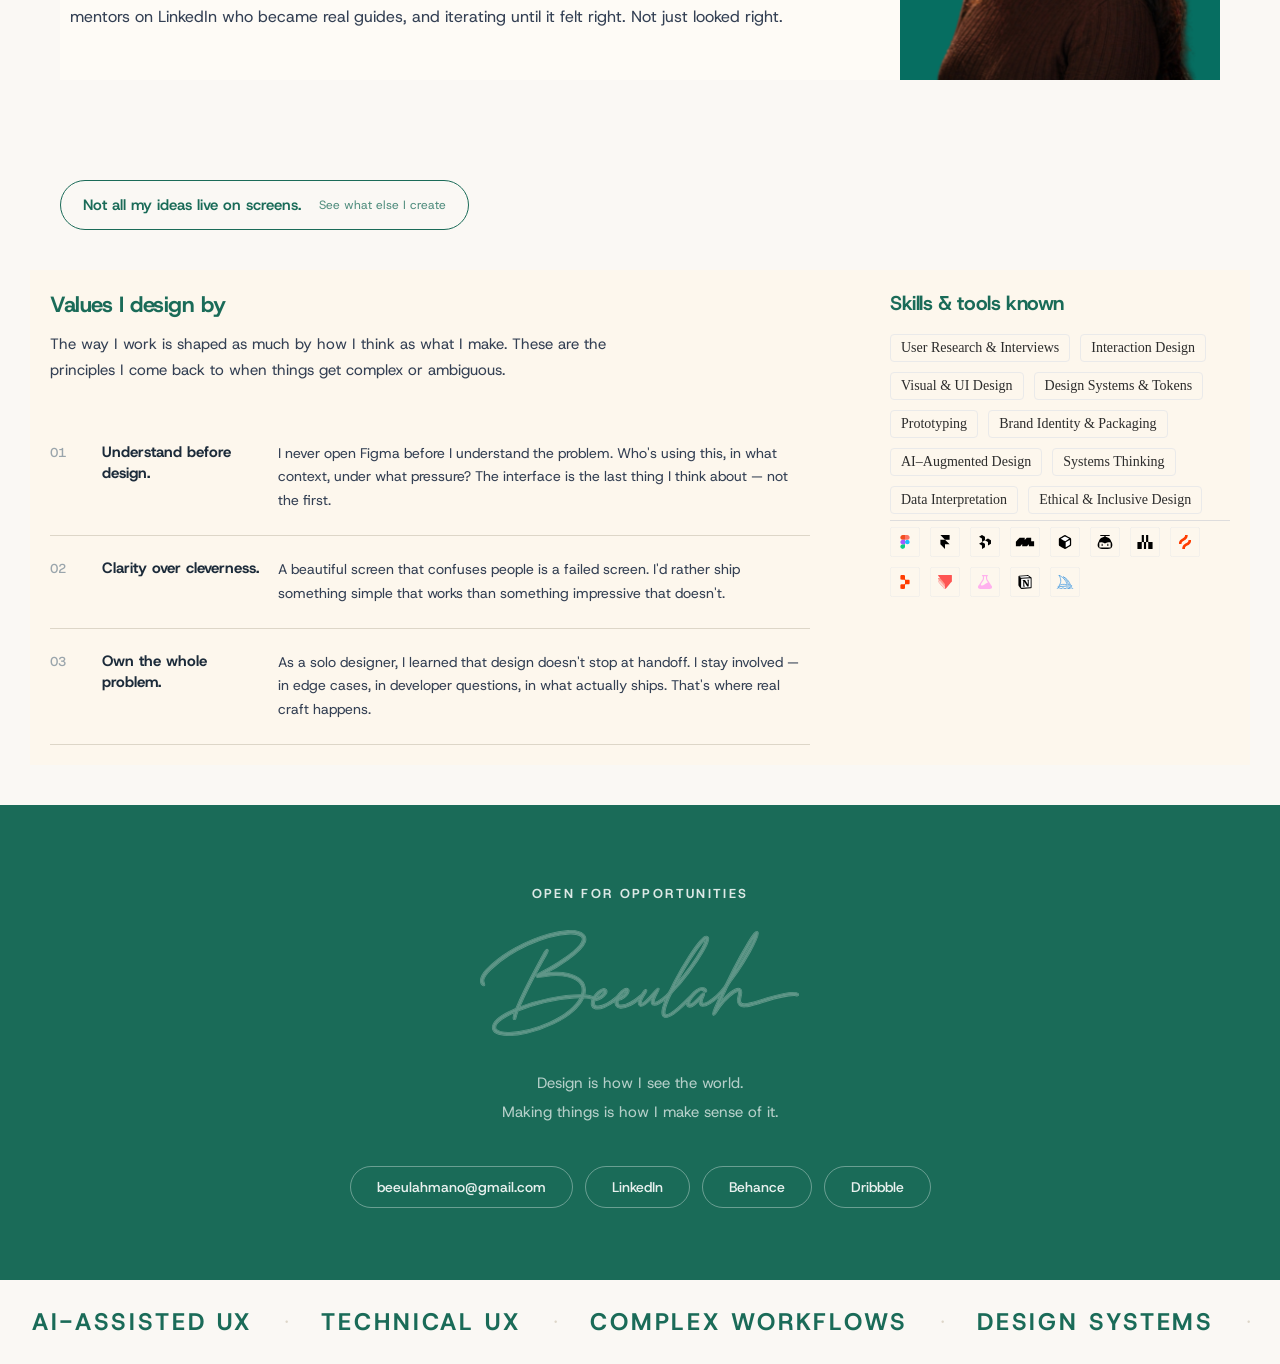
==== commit e1bdd337: "message" ====
--- a/index.html
+++ b/index.html
@@ -4,7 +4,7 @@
 <meta charset="UTF-8">
 <meta name="viewport" content="width=device-width, initial-scale=1.0">
 <title>Beeulah — Product Designer</title>
-<link rel="stylesheet" href="style.css">
+<link rel="stylesheet" href="styles.css">
 <script src="script.js"></script>
 <link href="https://fonts.googleapis.com/css2?family=Host+Grotesk:wght@300;400;500;600;700;800&family=Syne:wght@400;500;600;700;800&family=Caveat:wght@500;600;700&display=swap" rel="stylesheet"></head>
 <body>
@@ -42,10 +42,10 @@
   </button>
 
   <ul class="nav-drawer-links">
-    <li><a href="#works">Selected Work</a></li>
-    <li><a href="#career">Experience</a></li>
-    <li><a href="#about">About</a></li>
-    <li><a href="#contact">Contact</a></li>
+    <li><a href="#works" class="nav-link">Selected Work</a></li>
+    <li><a href="#career" class="nav-link">Experience</a></li>
+    <li><a href="#about" class="nav-link">About</a></li>
+    <li><a href="#contact" class="nav-link">Contact</a></li>
   </ul>
 
 </div>
@@ -81,38 +81,42 @@
   <div class="section-eyebrow reveal">PROJECTS</div>
   <div class="section-title reveal">Selected works</div>
   <div class="works-grid">
-    <div class="work-card reveal">
-      <img class="work-img" src="./assets/work-1.svg" alt="ASTRA" />
-      <div class="work-info">
-        <div class="work-title">ASTRA</div>
-        <div class="work-subtitle">AMR ROBOT CONTROL SYSTEM</div>
-        <div class="work-tags"><span class="work-tag">Robotics</span><span class="work-tag">Desktop software</span><span class="work-tag">Safety–critical UX</span></div>
-      </div>
-    </div>
-    <div class="work-card reveal" style="transition-delay:.08s">
+  <a href="astra.html" class="work-card reveal">
+    <img class="work-img" src="./assets/work-1.svg" alt="ASTRA" />
+    <div class="work-info">
+      <div class="work-title">ASTRA</div>
+      <div class="work-subtitle">AMR ROBOT CONTROL SYSTEM</div>
+      <div class="work-tags">
+        <span class="work-tag">Robotics</span>
+        <span class="work-tag">Desktop software</span>
+        <span class="work-tag">Safety–critical UX</span>
+      </div>
+    </div>
+  </a>
+    <a href="uva.html" class="work-card reveal" style="transition-delay:.08s">
       <img class="work-img" src="./assets/work-2.svg" alt="UVA" />
       <div class="work-info">
         <div class="work-title">UVA</div>
         <div class="work-subtitle">WIRELESS MEASUREMENT APP</div>
         <div class="work-tags"><span class="work-tag">Android</span><span class="work-tag">Instrumentation</span><span class="work-tag">End-to-end product design</span></div>
       </div>
-    </div>
-    <div class="work-card reveal" style="transition-delay:.16s">
+    </a>
+    <a href="picads.html" class="work-card reveal" style="transition-delay:.16s">
       <img class="work-img" src="./assets/work-3.svg" alt="Pi-CADS Motor" />
       <div class="work-info">
         <div class="work-title">Pi-CADS Motor</div>
         <div class="work-subtitle">SIMULATION PLATFORM</div>
         <div class="work-tags"><span class="work-tag">SaaS</span><span class="work-tag">Simulation</span><span class="work-tag">Complex workflows</span></div>
       </div>
-    </div>
-    <div class="work-card reveal" style="transition-delay:.24s">
+    </a>
+    <a href="heat pump.html" class="work-card reveal" style="transition-delay:.24s">
       <img class="work-img" src="./assets/work-4.svg" alt="Heat Pump Dashboard" />
       <div class="work-info">
         <div class="work-title">Heat Pump Dashboard</div>
         <div class="work-subtitle">IOT DISPLAY</div>
         <div class="work-tags"><span class="work-tag">IoT</span><span class="work-tag">Embedded display</span><span class="work-tag">Data visualization</span></div>
       </div>
-    </div>
+    </a>
   </div>
 </section>
 
@@ -170,6 +174,75 @@
       <img src="./assets/aboutme.svg" alt="About Beeulah" />
     </div>
   </div>
+  <div class="offscreen-block reveal">
+  <button class="offscreen-toggle" id="offscreenToggle">
+    <span>Not all my ideas live on screens.</span>
+    <small>See what else I create</small>
+  </button>
+
+<div class="offscreen-panel" id="offscreenPanel">
+  <div class="offscreen-layout">
+    <div class="offscreen-copy">
+      <p class="offscreen-eyebrow">Off-screen creativity</p>
+      <h3>Dancing keeps me expressive. Baking keeps me patient.</h3>
+      <p>
+        When I’m not designing interfaces, I’m usually creating in other ways —
+        through movement, flavour, texture, and tiny details that make people feel something.
+      </p>
+    </div>
+
+    <div class="offscreen-gallery">
+  <figure class="offscreen-img-card">
+    <img src="https://picsum.photos/id/64/800/800" alt="Dance movement" />
+    <figcaption>
+      <strong>Movement</strong>
+      <span>Dancing helps me express what words cannot.</span>
+    </figcaption>
+  </figure>
+
+  <figure class="offscreen-img-card">
+    <img src="https://picsum.photos/id/1080/800/800" alt="Baking detail" />
+    <figcaption>
+      <strong>Flavour</strong>
+      <span>Baking teaches patience, precision, and joy.</span>
+    </figcaption>
+  </figure>
+
+  <figure class="offscreen-img-card">
+    <img src="https://picsum.photos/id/292/800/800" alt="Creative detail" />
+    <figcaption>
+      <strong>Details</strong>
+      <span>Tiny things often create the biggest feeling.</span>
+    </figcaption>
+  </figure>
+
+  <figure class="offscreen-img-card">
+    <img src="https://picsum.photos/id/325/800/800" alt="Dance mood" />
+    <figcaption>
+      <strong>Rhythm</strong>
+      <span>Movement keeps my creative energy alive.</span>
+    </figcaption>
+  </figure>
+
+  <figure class="offscreen-img-card">
+    <img src="https://picsum.photos/id/431/800/800" alt="Baking table" />
+    <figcaption>
+      <strong>Texture</strong>
+      <span>I love creating things people can feel.</span>
+    </figcaption>
+  </figure>
+
+  <figure class="offscreen-img-card">
+    <img src="https://picsum.photos/id/493/800/800" alt="Creative moment" />
+    <figcaption>
+      <strong>Reset</strong>
+      <span>These moments bring me back to myself.</span>
+    </figcaption>
+  </figure>
+</div>
+  </div>
+</div>
+</div>
 </section>
 
 <section class="about-me">
@@ -314,5 +387,45 @@
   overlay.addEventListener('click', closeDrawer);
 </script>
 
+<script>
+  const offscreenToggle = document.getElementById("offscreenToggle");
+  const offscreenPanel = document.getElementById("offscreenPanel");
+
+  offscreenToggle.addEventListener("click", () => {
+    offscreenPanel.classList.toggle("open");
+  });
+</script>
+
+<script>
+  const mainPageNavLinks = document.querySelectorAll(".nav-link");
+  const mainPageSections = document.querySelectorAll(
+    "#works, #career, #about, #contact"
+  );
+
+  function setActiveMainNav(id) {
+    mainPageNavLinks.forEach((link) => {
+      link.classList.toggle("active", link.getAttribute("href") === `#${id}`);
+    });
+  }
+
+  const mainNavObserver = new IntersectionObserver(
+    (entries) => {
+      entries.forEach((entry) => {
+        if (entry.isIntersecting) {
+          setActiveMainNav(entry.target.id);
+        }
+      });
+    },
+    {
+      root: null,
+      rootMargin: "-35% 0px -55% 0px",
+      threshold: 0
+    }
+  );
+
+  mainPageSections.forEach((section) => {
+    mainNavObserver.observe(section);
+  });
+</script>
 </body>
 </html>
--- a/styles.css
+++ b/styles.css
@@ -0,0 +1,1174 @@
+*,
+*::before,
+*::after {
+  box-sizing: border-box;
+  margin: 0;
+  padding: 0;
+}
+
+:root {
+  --teal: #1A6B58;
+  --teal-dark: #0d4a3d;
+  --cream: #FDF7ED;
+  --off-white: #FAF8F4;
+  --text-dark: #1C2B3A;
+  --text-mid: #344054;
+  --text-soft: #6B7A84;
+  --text-muted: #9AA5AC;
+  --border: #DDD6C8;
+}
+
+html {
+  scroll-behavior: smooth;
+}
+
+body {
+  font-family: 'Host Grotesk', sans-serif;
+  background: var(--off-white);
+  color: var(--text-dark);
+  -webkit-font-smoothing: antialiased;
+}
+
+/* ============================================
+   NAVIGATION
+   ============================================ */
+nav {
+  position: fixed;
+  inset: 0 0 auto 0;
+  z-index: 200;
+  display: flex;
+  align-items: center;
+  justify-content: space-between;
+  padding: 0 60px;
+  height: 64px;
+  background: rgba(250, 248, 244, 0.95);
+  backdrop-filter: blur(14px);
+  border-bottom: 1px solid transparent;
+  transition: border-color 0.3s;
+}
+
+nav.scrolled {
+  border-color: var(--border);
+}
+
+.nav-logo {
+  font-family: 'Caveat', cursive;
+  font-size: 28px;
+  font-weight: 600;
+  color: var(--text-dark);
+  text-decoration: none;
+}
+
+.nav-logo img {
+  display: block;
+  height: 38px;
+  width: auto;
+}
+
+.nav-links {
+  display: flex;
+  align-items: center;
+  justify-content: flex-end;
+  gap: 40px;
+  list-style: none;
+  margin-left: auto;
+}
+
+.nav-links a {
+  text-decoration: none;
+  font-size: 14px;
+  font-weight: 500;
+  color: var(--text-mid);
+  transition: color 0.2s;
+}
+
+.nav-links a:hover,
+.nav-links a.active {
+  color: var(--teal);
+}
+
+.nav-resume {
+  background: var(--teal) !important;
+  color: #fff !important;
+  padding: 9px 22px;
+  border-radius: 100px;
+  font-weight: 600 !important;
+}
+
+.nav-resume:hover {
+  background: var(--teal-dark) !important;
+}
+
+/* ============================================
+   HERO SECTION
+   ============================================ */
+.hero {
+  position: relative;
+  min-height: 100vh;
+  background: #f2ede4;
+  display: grid;
+  grid-template-columns: 1fr 460px;
+  align-items: center;
+  padding-top: 64px;
+  overflow: hidden;
+}
+
+.hero-left {
+  padding: 100px 0 0 60px;
+}
+
+.hero-intro {
+  font-size: 36px;
+  font-weight: 500;
+  color: var(--text-mid);
+  margin-bottom: 16px;
+}
+
+.hero-headline {
+  font-size: clamp(40px, 5.2vw, 66px);
+  font-weight: 500;
+  line-height: 1.1;
+  color: var(--teal);
+  letter-spacing: -0.03em;
+  max-width: 80%;
+}
+
+.hero-right {
+  display: flex;
+  align-items: flex-end;
+  justify-content: flex-end;
+  align-self: end;
+}
+
+.hero-right img {
+  width: 100%;
+  max-width: 394px;
+  height: auto;
+  display: block;
+  margin-right: 3%;
+  object-fit: contain;
+  object-position: bottom;
+}
+
+.hero-left,
+.hero-right {
+  position: relative;
+  z-index: 2;
+}
+
+/* Blob common style */
+.hero::before,
+.hero::after {
+  content: "";
+  position: absolute;
+  border-radius: 999px;
+  filter: blur(160px);
+  opacity: 0.35;
+  z-index: 1;
+  pointer-events: none;
+}
+
+.hero::before {
+  width: 460px;
+  height: 460px;
+  background: #066E61;
+  top: 10%;
+  left: 6%;
+  animation: roamBlobOne 10s ease-in-out infinite alternate;
+}
+
+.hero::after {
+  width: 460px;
+  height: 460px;
+  background: #066E61;
+  right: 6%;
+  bottom: 8%;
+  animation: roamBlobTwo 12s ease-in-out infinite alternate;
+}
+
+@keyframes roamBlobOne {
+  0% {
+    transform: translate(-120px, -80px) scale(1);
+  }
+
+  50% {
+    transform: translate(280px, 180px) scale(1.25);
+  }
+
+  100% {
+    transform: translate(80px, 360px) scale(1.05);
+  }
+}
+
+@keyframes roamBlobTwo {
+  0% {
+    transform: translate(120px, 80px) scale(1);
+  }
+
+  50% {
+    transform: translate(-280px, -180px) scale(1.2);
+  }
+
+  100% {
+    transform: translate(-140px, -360px) scale(1.1);
+  }
+}
+
+/* ============================================
+   PERSPECTIVE SECTION
+   ============================================ */
+.perspective-section {
+  background: var(--off-white);
+  padding: 90px 60px 80px;
+  text-align: center;
+}
+
+.perspective-label {
+  font-size: 14px;
+  font-weight: 600;
+  color: var(--teal);
+  margin-bottom: 40px;
+  display: block;
+}
+
+.perspective-quote {
+  font-size: clamp(30px, 4.2vw, 54px);
+  font-weight: 800;
+  line-height: 1.2;
+  color: var(--text-dark);
+  letter-spacing: -0.03em;
+  max-width: 860px;
+  margin: 0 auto;
+}
+
+.scroll-words {
+  display: block;
+}
+
+.scroll-word-group {
+  display: inline;
+  opacity: 0.18;
+  transition: opacity 0.25s ease;
+}
+
+.scroll-word-group.active {
+  opacity: 1;
+}
+
+/* ============================================
+   STATS SECTION
+   ============================================ */
+.counts {
+  background-color: #FDF7ED;
+}
+
+.stats-row {
+  display: flex;
+  justify-content: center;
+  gap: 120px;
+  padding: 40px;
+}
+
+.stat-num {
+  font-size: 20px;
+  font-weight: 700;
+  color: var(--text-dark);
+  margin-bottom: 4px;
+  text-align: center;
+}
+
+.stat-label {
+  font-size: 13px;
+  color: var(--text-soft);
+  text-align: center;
+}
+
+/* ============================================
+   WORKS SECTION
+   ============================================ */
+.works-section {
+  background: var(--off-white);
+  padding: 16px 60px 100px;
+}
+
+.section-eyebrow {
+  font-size: 11px;
+  font-weight: 700;
+  letter-spacing: 0.12em;
+  text-transform: uppercase;
+  color: var(--text-soft);
+  margin-bottom: 6px;
+}
+
+.section-title {
+  font-size: 26px;
+  font-weight: 700;
+  color: var(--teal);
+  letter-spacing: -0.02em;
+  margin-bottom: 36px;
+}
+
+.works-grid {
+  display: grid;
+  grid-template-columns: repeat(4, 1fr);
+  gap: 16px;
+}
+
+.work-card {
+  border-radius: 12px;
+  overflow: hidden;
+  display: flex;
+  flex-direction: column;
+  cursor: pointer;
+  text-decoration: none;
+  color: inherit;
+  transition: transform 0.3s, box-shadow 0.3s;
+}
+
+.work-card:hover {
+  transform: translateY(-4px);
+  box-shadow: 0 20px 48px rgba(0, 0, 0, 0.13);
+}
+
+.work-img {
+  width: 100%;
+  aspect-ratio: 4 / 3;
+  object-fit: cover;
+  display: block;
+  transition: transform 0.8s cubic-bezier(0.22, 1, 0.36, 1);
+}
+
+.work-card:hover .work-img {
+  transform: scale(1.08);
+}
+
+.work-info {
+  background: var(--teal);
+  padding: 20px 18px 18px;
+  flex: 1;
+}
+
+.work-title {
+  font-size: 18px;
+  font-weight: 700;
+  color: #fff;
+  letter-spacing: -0.02em;
+  margin-bottom: 4px;
+}
+
+.work-subtitle {
+  font-size: 11px;
+  font-weight: 600;
+  letter-spacing: 0.1em;
+  text-transform: uppercase;
+  color: rgba(255, 255, 255, 0.6);
+  margin-bottom: 16px;
+}
+
+.work-tags {
+  display: flex;
+  flex-wrap: wrap;
+  gap: 8px;
+}
+
+.work-tag {
+  font-size: 12px;
+  font-weight: 500;
+  color: rgba(255, 255, 255, 0.85);
+  border: 1.5px solid rgba(255, 255, 255, 0.35);
+  padding: 4px 12px;
+  border-radius: 100px;
+}
+
+/* ============================================
+   CAREER SECTION
+   ============================================ */
+.career-section {
+  background: var(--cream);
+  padding: 80px 60px;
+}
+
+.career-grid {
+  display: grid;
+  grid-template-columns: 300px 1fr;
+  margin-top: 40px;
+}
+
+.career-left {
+  padding-right: 60px;
+}
+
+.career-entry {
+  padding: 36px 0;
+}
+
+.career-entry + .career-entry {
+  border-top: 1px solid var(--border);
+}
+
+.career-meta {
+  font-size: 11px;
+  font-weight: 700;
+  letter-spacing: 0.07em;
+  text-transform: uppercase;
+  color: var(--text-soft);
+  margin-bottom: 8px;
+}
+
+.career-role {
+  font-size: 22px;
+  font-weight: 700;
+  color: var(--text-dark);
+  letter-spacing: -0.025em;
+  margin-bottom: 12px;
+}
+
+.career-company {
+  font-size: 14px;
+  font-weight: 500;
+  color: var(--text-mid);
+  margin-bottom: 2px;
+}
+
+.career-subsidiary {
+  font-size: 13px;
+  color: var(--text-soft);
+  font-style: italic;
+  margin-bottom: 10px;
+}
+
+.career-location {
+  display: flex;
+  align-items: center;
+  gap: 5px;
+  font-size: 13px;
+  color: var(--text-soft);
+}
+
+.career-location svg {
+  color: var(--teal);
+  flex-shrink: 0;
+}
+
+.career-right {
+  border-left: none;
+}
+
+.career-desc-block {
+  padding: 36px 0 36px 60px;
+}
+
+.career-desc-block + .career-desc-block {
+  border-top: 1px solid var(--border);
+}
+
+.career-desc-p {
+  font-size: 14.5px;
+  color: var(--text-mid);
+  line-height: 1.8;
+  margin-bottom: 16px;
+}
+
+.career-desc-p:last-child {
+  margin-bottom: 0;
+}
+
+/* ============================================
+   ABOUT ME SECTION
+   ============================================ */
+.aboutme-section {
+  background: var(--off-white);
+  padding: 80px 60px 0;
+}
+
+.aboutme-top {
+  display: grid;
+  grid-template-columns: 1fr 320px;
+  padding-bottom: 64px;
+}
+
+.aboutme-bio-p {
+  font-size: 16px;
+  color: var(--text-mid);
+  line-height: 1.8;
+  margin-bottom: 20px;
+}
+
+.aboutme-bio-p:last-child {
+  margin-bottom: 0;
+}
+
+.aboutme-photo-box {
+  position: relative;
+  overflow: hidden;
+  background: var(--teal);
+  flex-shrink: 0;
+  min-height: 360px;
+}
+
+.aboutme-photo-box img {
+  position: absolute;
+  inset: 0;
+  width: 100%;
+  height: 100%;
+  object-fit: cover;
+  object-position: top center;
+  display: block;
+}
+
+.aboutme-photo-label {
+  position: absolute;
+  top: 16px;
+  left: 16px;
+  z-index: 2;
+  font-size: 24px;
+  font-weight: 800;
+  color: rgba(255, 255, 255, 0.92);
+  letter-spacing: 0.04em;
+  line-height: 1.15;
+  text-transform: uppercase;
+}
+
+/* ============================================
+   OFF-SCREEN CREATIVITY / HOBBIES
+   ============================================ */
+.offscreen-block {
+  margin-top: 36px;
+}
+
+.offscreen-toggle {
+  width: fit-content;
+  display: inline-flex;
+  align-items: center;
+  gap: 18px;
+  border: 1.5px solid var(--teal);
+  background: transparent;
+  color: var(--teal);
+  padding: 14px 22px;
+  border-radius: 100px;
+  font-family: 'Host Grotesk', sans-serif;
+  cursor: pointer;
+  transition:
+    background 0.25s ease,
+    color 0.25s ease,
+    transform 0.25s ease;
+}
+
+.offscreen-toggle span {
+  font-size: 15px;
+  font-weight: 600;
+}
+
+.offscreen-toggle small {
+  font-size: 12px;
+  opacity: 0.75;
+}
+
+.offscreen-toggle:hover {
+  background: var(--teal);
+  color: #fff;
+  transform: translateY(-2px);
+}
+
+.offscreen-panel {
+  max-height: 0;
+  overflow: hidden;
+  opacity: 0;
+  transition:
+    max-height 0.7s ease,
+    opacity 0.4s ease,
+    margin-top 0.4s ease;
+}
+
+.offscreen-panel.open {
+  max-height: 900px;
+  opacity: 1;
+  margin-top: 34px;
+}
+
+.offscreen-layout {
+  display: grid;
+  grid-template-columns: 0.85fr 1.15fr;
+  gap: 48px;
+  align-items: start;
+}
+
+.offscreen-copy {
+  max-width: 420px;
+}
+
+.offscreen-eyebrow {
+  font-size: 11px;
+  font-weight: 700;
+  letter-spacing: 0.14em;
+  text-transform: uppercase;
+  color: var(--text-soft);
+  margin-bottom: 10px;
+}
+
+.offscreen-copy h3 {
+  font-size: clamp(34px, 4vw, 56px);
+  font-weight: 700;
+  line-height: 1.04;
+  letter-spacing: -0.05em;
+  color: var(--teal);
+  margin-bottom: 18px;
+}
+
+.offscreen-copy p {
+  font-size: 16px;
+  line-height: 1.8;
+  color: var(--text-mid);
+}
+
+.offscreen-gallery {
+  display: grid;
+  grid-template-columns: repeat(3, 1fr);
+  grid-auto-rows: 180px;
+  gap: 14px;
+}
+
+.offscreen-img-card {
+  position: relative;
+  overflow: hidden;
+  border-radius: 18px;
+  margin: 0;
+  background: var(--teal);
+}
+
+.offscreen-img-card img {
+  width: 100%;
+  height: 100%;
+  object-fit: cover;
+  display: block;
+  transform: scale(1);
+  transition:
+    transform 0.55s ease,
+    filter 0.55s ease;
+}
+
+.offscreen-img-card:hover img {
+  transform: scale(1.12);
+  filter: brightness(0.72) saturate(1.08);
+}
+
+.offscreen-img-card figcaption {
+  position: absolute;
+  left: 14px;
+  right: 14px;
+  bottom: 14px;
+  z-index: 2;
+  color: #fff;
+  opacity: 0;
+  transform: translateY(10px);
+  transition:
+    opacity 0.35s ease,
+    transform 0.35s ease;
+}
+
+.offscreen-img-card:hover figcaption {
+  opacity: 1;
+  transform: translateY(0);
+}
+
+.offscreen-img-card figcaption strong {
+  display: block;
+  font-family: 'Host Grotesk', sans-serif;
+  font-size: 14px;
+  font-weight: 700;
+  margin-bottom: 2px;
+}
+
+.offscreen-img-card figcaption span {
+  display: block;
+  font-size: 12px;
+  line-height: 1.4;
+  color: rgba(255, 255, 255, 0.82);
+}
+
+/* ============================================
+   VALUES / SKILLS SECTION
+   ============================================ */
+.about-me {
+  padding: 40px 30px;
+}
+
+.aboutme-top > .reveal {
+  background-color: #FEFBF6;
+  padding: 10px;
+}
+
+.aboutme-bottom {
+  background-color: var(--cream);
+  padding: 20px;
+  display: grid;
+  grid-template-columns: 1fr 340px;
+  gap: 80px;
+}
+
+.values-heading {
+  font-size: 22px;
+  font-weight: 700;
+  color: var(--teal);
+  letter-spacing: -0.02em;
+  margin-bottom: 12px;
+}
+
+.values-intro {
+  font-size: 15px;
+  color: var(--text-mid);
+  line-height: 1.75;
+  margin-bottom: 36px;
+  max-width: 580px;
+}
+
+.value-row {
+  display: grid;
+  grid-template-columns: 36px 160px 1fr;
+  gap: 0 16px;
+  padding: 22px 0;
+  border-bottom: 1px solid var(--border);
+  align-items: start;
+}
+
+.value-row:first-of-type {
+  border-top: 1px solid var(--border);
+}
+
+.value-num {
+  font-size: 13px;
+  font-weight: 500;
+  color: var(--text-muted);
+  padding-top: 2px;
+}
+
+.value-key {
+  font-size: 15px;
+  font-weight: 700;
+  color: var(--text-dark);
+  line-height: 1.4;
+}
+
+.value-desc {
+  font-size: 14px;
+  color: var(--text-mid);
+  line-height: 1.7;
+}
+
+.skills-heading {
+  font-size: 20px;
+  font-weight: 700;
+  color: var(--teal);
+  letter-spacing: -0.02em;
+  margin-bottom: 18px;
+}
+
+.skills-table {
+  display: flex;
+  flex-wrap: wrap;
+  gap: 10px;
+}
+
+.skill-cell {
+  background-color: transparent;
+  border: 1.5px solid #EAEAEA;
+  border-radius: 4px;
+  padding: 5px 10px;
+  font-size: 14px;
+  color: #2c2c2c;
+  font-family: 'Georgia', serif;
+  white-space: nowrap;
+  cursor: default;
+  transition: background-color 0.2s ease, border-color 0.2s ease;
+}
+
+.skill-cell:hover {
+  background-color: #ede5d8;
+  border-color: #a89070;
+}
+
+.tools-grid {
+  display: flex;
+  flex-wrap: wrap;
+  gap: 10px;
+  margin-top: 6px;
+  padding-top: 6px;
+  border-top: 1px solid #dedddd;
+}
+
+.tool-pill {
+  border-radius: 4px;
+  background: var(--cream);
+  display: flex;
+  align-items: center;
+  justify-content: center;
+  transition: transform 0.2s, box-shadow 0.2s;
+  cursor: default;
+}
+
+.tool-pill > img {
+  width: 30px;
+}
+
+.tool-pill:hover {
+  transform: scale(1.12);
+  box-shadow: 0 4px 12px rgba(0, 0, 0, 0.1);
+}
+
+/* ============================================
+   CTA SECTION
+   ============================================ */
+.cta-section {
+  background: #1A6B58;
+  padding: 80px 60px 72px;
+  text-align: center;
+}
+
+.cta-open {
+  font-size: 13px;
+  font-weight: 700;
+  letter-spacing: 0.18em;
+  text-transform: uppercase;
+  color: rgba(255, 255, 255, 0.85);
+  margin-bottom: 28px;
+}
+
+.cta-sig {
+  font-family: 'Caveat', cursive;
+  font-size: 84px;
+  font-weight: 600;
+  color: rgba(255, 255, 255, 0.22);
+  line-height: 1;
+  margin-bottom: 32px;
+  letter-spacing: -2px;
+}
+
+.cta-sig img {
+  display: block;
+  max-width: 320px;
+  width: 100%;
+  margin: 0 auto;
+}
+
+.cta-tagline {
+  font-size: 15px;
+  line-height: 1.9;
+  color: rgba(255, 255, 255, 0.68);
+  margin-bottom: 40px;
+}
+
+.cta-btns {
+  display: flex;
+  justify-content: center;
+  gap: 12px;
+  flex-wrap: wrap;
+}
+
+.cta-btn {
+  display: inline-flex;
+  align-items: center;
+  border: 1.5px solid rgba(255, 255, 255, 0.35);
+  color: rgba(255, 255, 255, 0.9);
+  background: transparent;
+  font-family: 'Host Grotesk', sans-serif;
+  font-size: 14px;
+  font-weight: 500;
+  padding: 11px 26px;
+  border-radius: 100px;
+  cursor: pointer;
+  text-decoration: none;
+  transition: background 0.2s, border-color 0.2s;
+}
+
+.cta-btn:hover {
+  background: rgba(255, 255, 255, 0.1);
+  border-color: rgba(255, 255, 255, 0.6);
+}
+
+/* ============================================
+   MARQUEE
+   ============================================ */
+.marquee-wrap {
+  background: var(--off-white);
+  padding: 26px 0;
+  overflow: hidden;
+  white-space: nowrap;
+}
+
+.marquee-track {
+  display: flex;
+  width: max-content;
+  animation: ticker 40s linear infinite;
+}
+
+.marquee-content {
+  display: inline-flex;
+  align-items: center;
+  gap: 32px;
+  padding: 0 32px;
+}
+
+.marquee-text {
+  font-family: 'Host Grotesk', sans-serif;
+  font-size: 24px;
+  font-weight: 700;
+  letter-spacing: 0.12em;
+  text-transform: uppercase;
+  color: var(--teal);
+}
+
+.marquee-pipe {
+  color: var(--border);
+  font-size: 24px;
+  font-weight: 200;
+}
+
+@keyframes ticker {
+  from {
+    transform: translateX(0);
+  }
+
+  to {
+    transform: translateX(-50%);
+  }
+}
+
+/* ============================================
+   REVEAL ANIMATION
+   ============================================ */
+.reveal {
+  opacity: 0;
+  transform: translateY(22px);
+  transition: opacity 0.65s ease, transform 0.65s ease;
+}
+
+.reveal.in {
+  opacity: 1;
+  transform: translateY(0);
+}
+
+/* ============================================
+   HAMBURGER / MOBILE DRAWER
+   ============================================ */
+.nav-hamburger {
+  display: none;
+  width: 40px;
+  height: 40px;
+  border: none;
+  background: transparent;
+  flex-direction: column;
+  justify-content: center;
+  gap: 5px;
+  cursor: pointer;
+  z-index: 1001;
+}
+
+.nav-hamburger span {
+  width: 24px;
+  height: 2px;
+  background: #111;
+  transition: 0.3s ease;
+}
+
+.nav-hamburger.active span:nth-child(1) {
+  transform: translateY(7px) rotate(45deg);
+}
+
+.nav-hamburger.active span:nth-child(2) {
+  opacity: 0;
+}
+
+.nav-hamburger.active span:nth-child(3) {
+  transform: translateY(-7px) rotate(-45deg);
+}
+
+.nav-overlay {
+  position: fixed;
+  inset: 0;
+  background: rgba(0, 0, 0, 0.4);
+  opacity: 0;
+  pointer-events: none;
+  transition: 0.3s ease;
+  z-index: 999;
+}
+
+.nav-overlay.open {
+  opacity: 1;
+  pointer-events: auto;
+}
+
+.nav-drawer {
+  position: fixed;
+  top: 0;
+  right: -300px;
+  width: 300px;
+  height: 100vh;
+  background: #fff;
+  padding: 80px 30px;
+  transition: 0.35s ease;
+  z-index: 1000;
+}
+
+.nav-drawer.open {
+  right: 0;
+}
+
+.nav-drawer-close {
+  position: absolute;
+  top: 20px;
+  right: 20px;
+  border: none;
+  background: none;
+  font-size: 24px;
+  cursor: pointer;
+}
+
+.nav-drawer-links {
+  list-style: none;
+  display: flex;
+  flex-direction: column;
+  gap: 20px;
+}
+
+.nav-drawer-links a {
+  text-decoration: none;
+  color: #111;
+  font-size: 18px;
+  font-weight: 600;
+}
+
+/* ============================================
+   RESPONSIVE DESIGN
+   ============================================ */
+@media (max-width: 1024px) {
+  .works-grid {
+    grid-template-columns: repeat(2, 1fr);
+  }
+
+  .aboutme-bottom {
+    gap: 48px;
+  }
+}
+
+@media (max-width: 768px) {
+  nav {
+    padding: 0 20px;
+  }
+
+  .nav-hamburger {
+    display: flex;
+  }
+
+  .nav-links {
+    display: none;
+  }
+
+  .hero {
+    display: flex;
+    flex-direction: column;
+    justify-content: flex-end;
+    grid-template-columns: 1fr;
+    padding: 96px 20px 0;
+  }
+
+  .hero-left {
+    padding: 80px 20px 60px;
+  }
+
+  .hero-headline {
+    max-width: 100%;
+  }
+
+  .hero::before {
+    width: 300px;
+    height: 300px;
+    top: -140px;
+    left: -220px;
+  }
+
+  .hero::after {
+    width: 300px;
+    height: 300px;
+    right: -260px;
+    bottom: -140px;
+  }
+
+  .perspective-section,
+  .works-section,
+  .career-section,
+  .aboutme-section,
+  .cta-section {
+    padding-left: 20px;
+    padding-right: 20px;
+  }
+
+  .stats-row {
+    gap: 48px;
+  }
+
+  .works-grid {
+    grid-template-columns: 1fr;
+  }
+
+  .career-grid {
+    grid-template-columns: 1fr;
+  }
+
+  .career-right {
+    border-left: none;
+    border-top: 1px solid var(--border);
+  }
+
+  .career-desc-block {
+    padding: 32px 0;
+  }
+
+  .aboutme-top,
+  .aboutme-bottom {
+    grid-template-columns: 1fr;
+  }
+
+  .value-row {
+    grid-template-columns: 28px 1fr;
+  }
+
+  .value-desc {
+    grid-column: 2;
+  }
+
+  .offscreen-toggle {
+    width: 100%;
+    justify-content: space-between;
+    border-radius: 18px;
+  }
+
+  .offscreen-layout {
+    grid-template-columns: 1fr;
+    gap: 28px;
+  }
+
+  .offscreen-copy {
+    max-width: 100%;
+  }
+
+  .offscreen-copy h3 {
+    font-size: 34px;
+  }
+
+  .offscreen-gallery {
+    grid-template-columns: repeat(2, 1fr);
+    grid-auto-rows: 150px;
+  }
+}
+
+@media (max-width: 480px) {
+  .stats-row {
+    flex-direction: column;
+    gap: 24px;
+  }
+
+  .offscreen-gallery {
+    grid-template-columns: 1fr;
+    grid-auto-rows: 220px;
+  }
+}
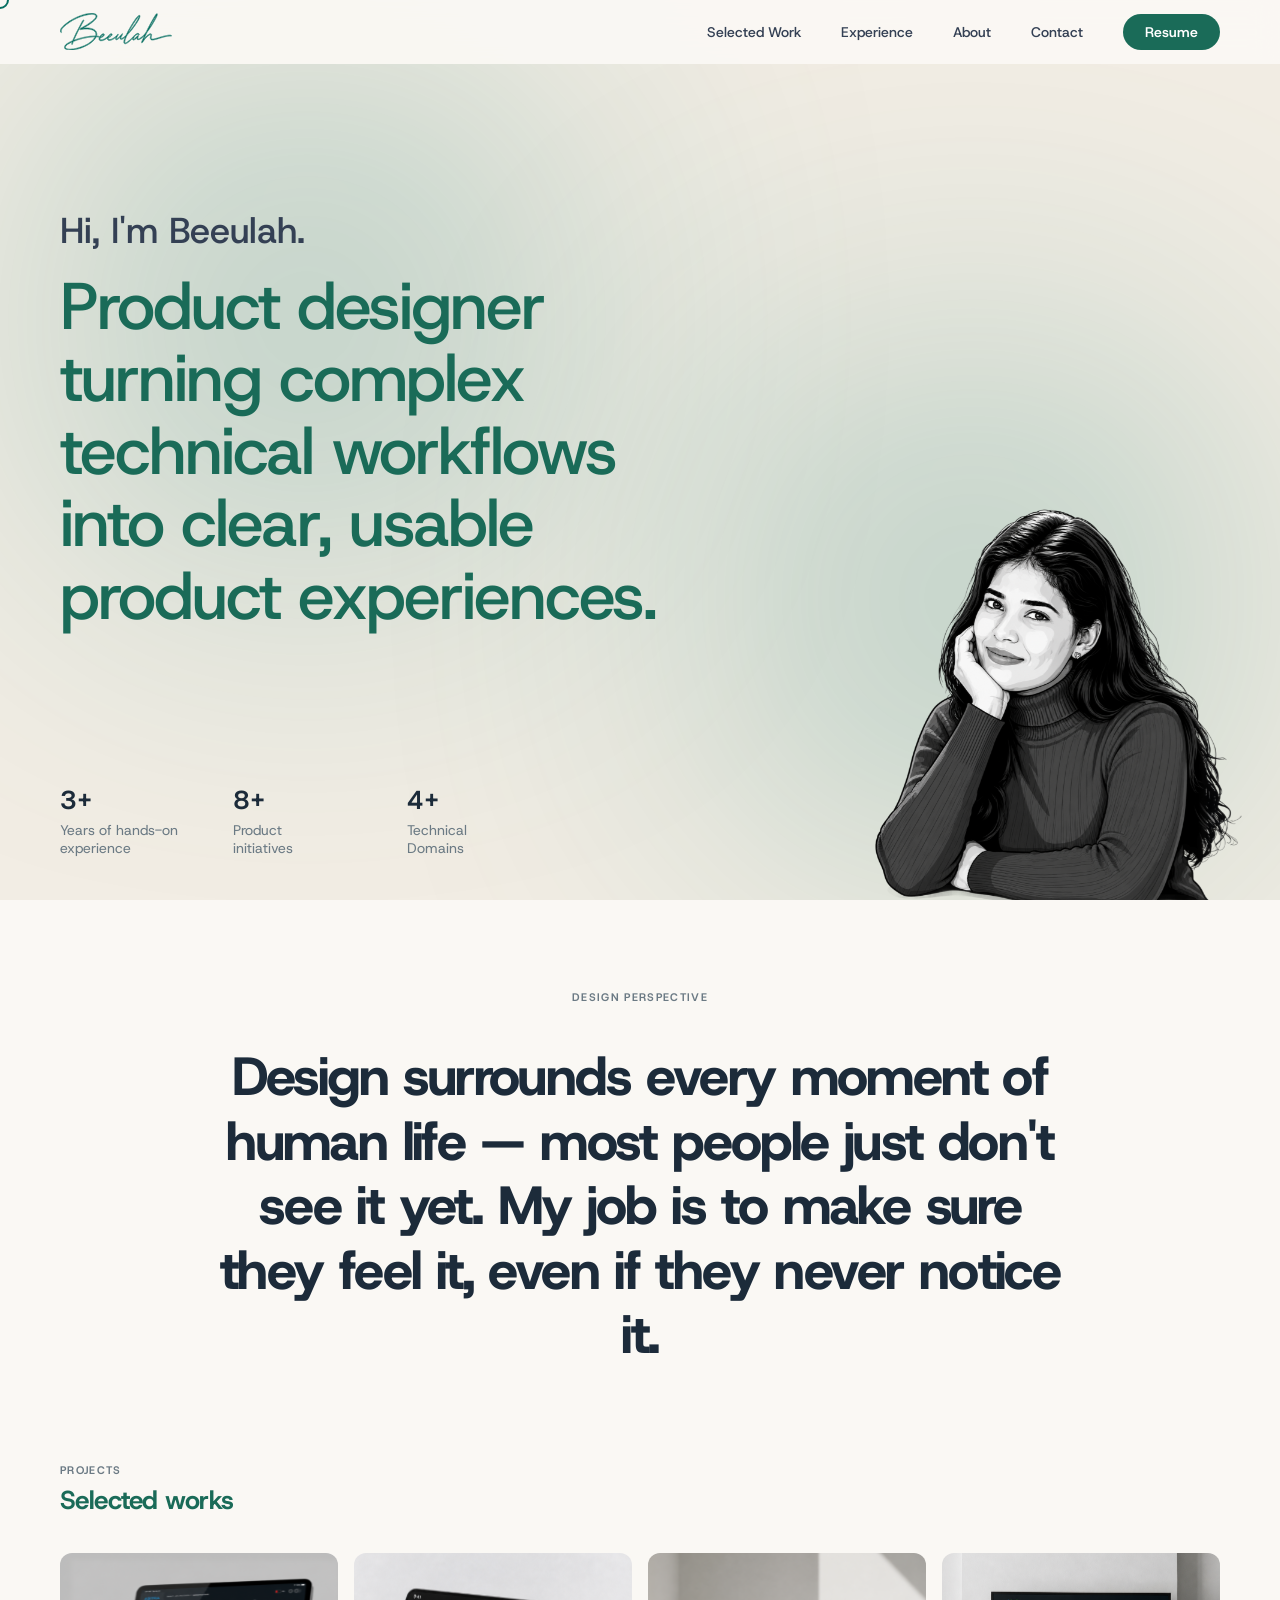
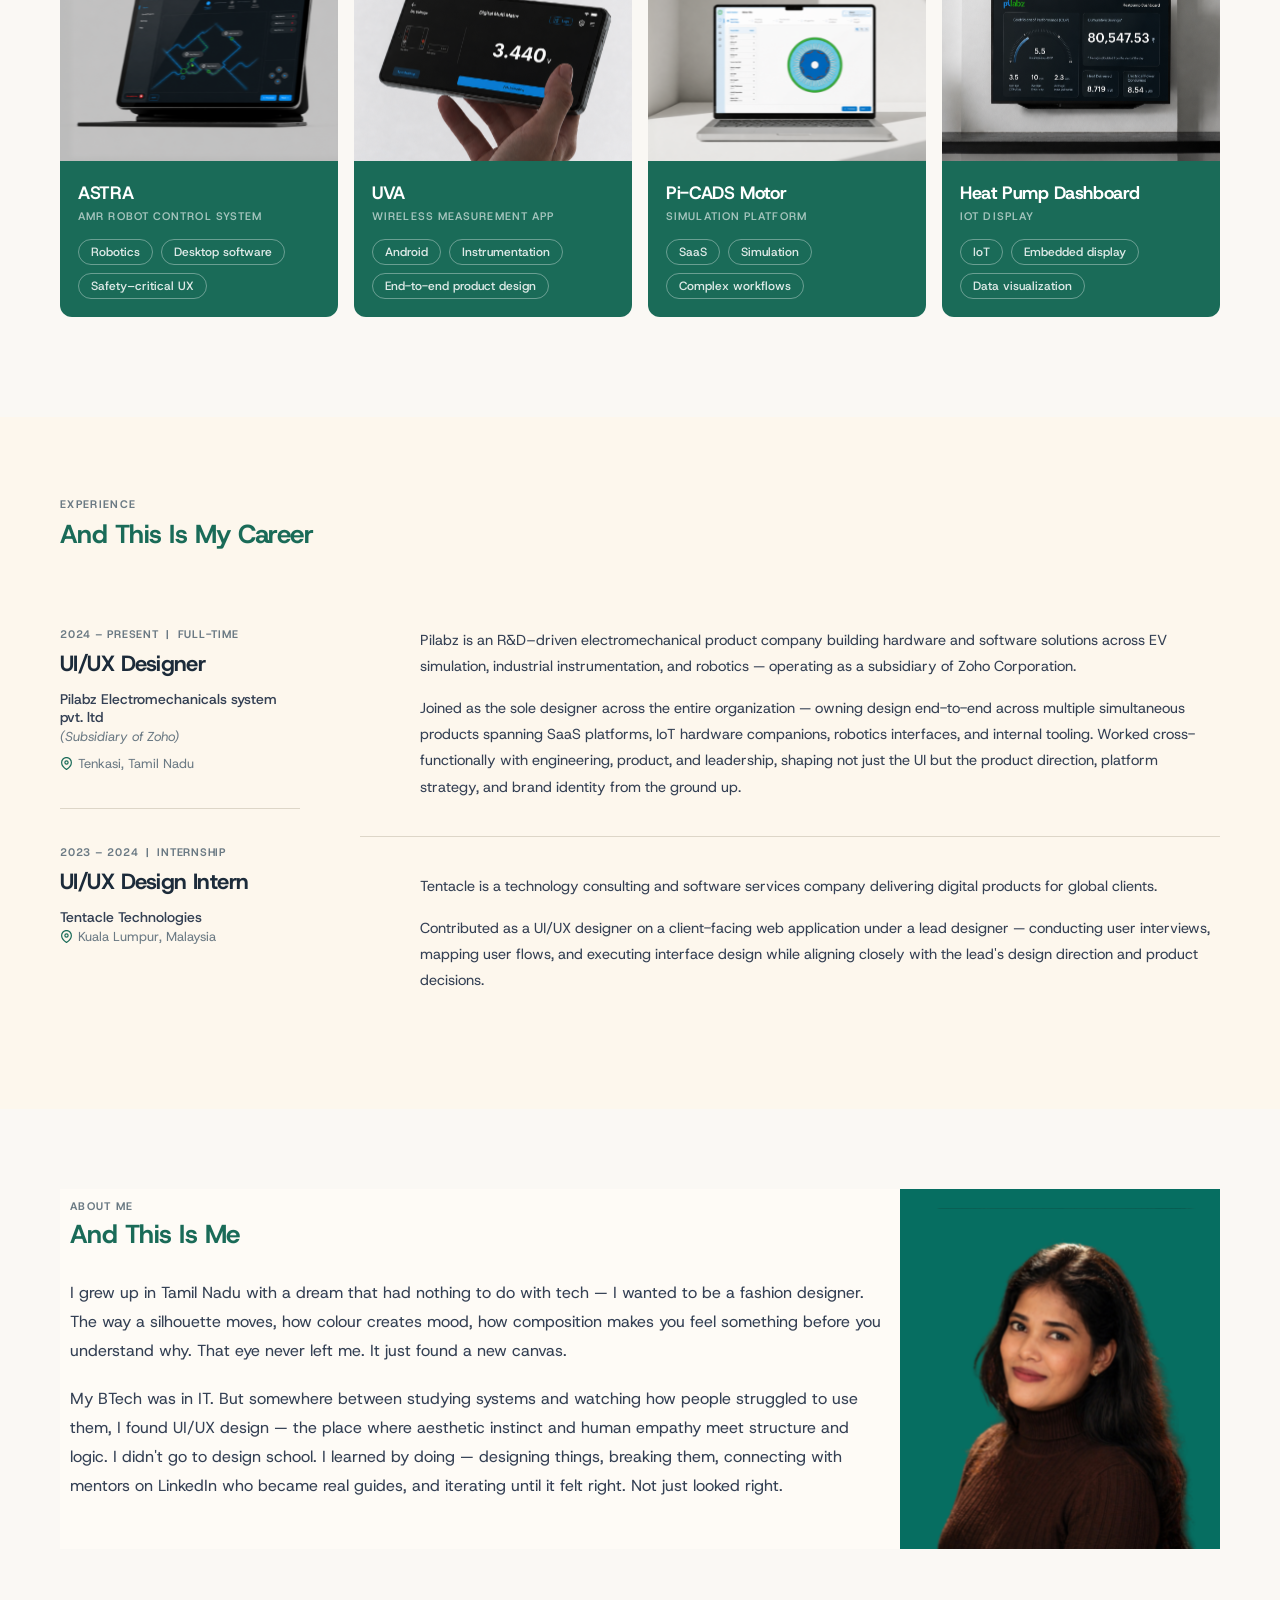
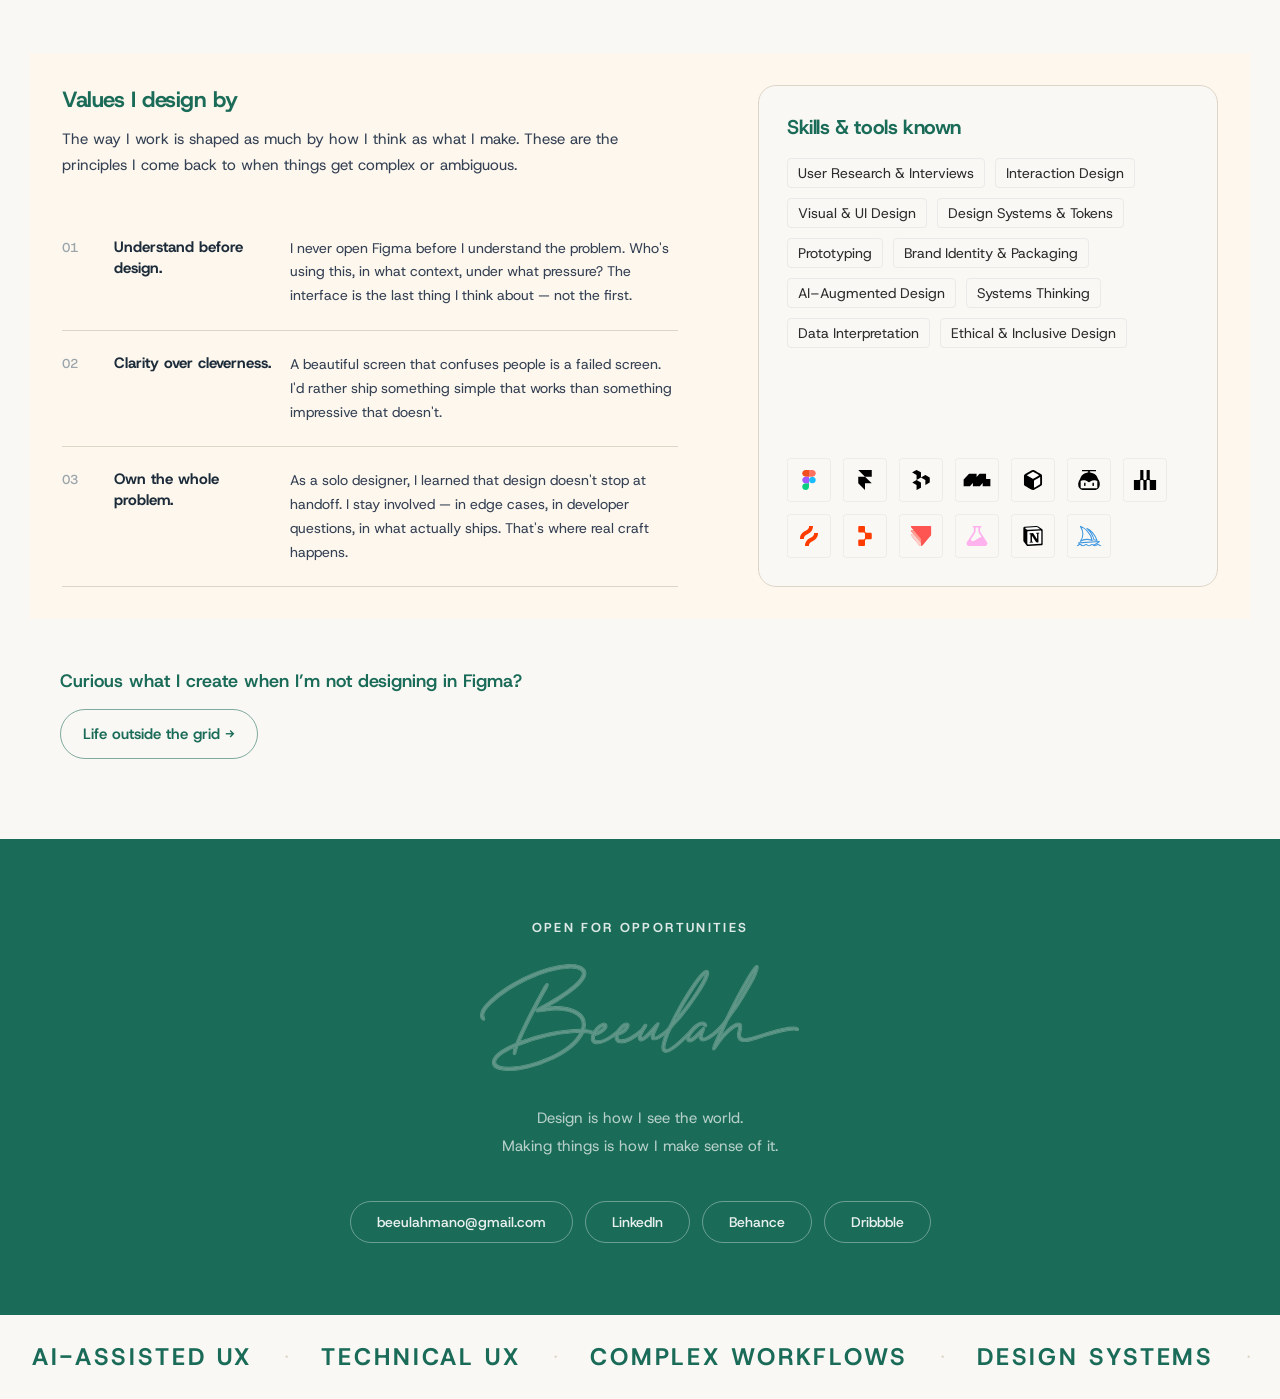
==== commit aecc7410: "update 10" ====
--- a/index.html
+++ b/index.html
@@ -5,9 +5,10 @@
 <meta name="viewport" content="width=device-width, initial-scale=1.0">
 <title>Beeulah — Product Designer</title>
 <link rel="stylesheet" href="styles.css">
-<script src="script.js"></script>
+<!-- <script src="script.js"></script> -->
 <link href="https://fonts.googleapis.com/css2?family=Host+Grotesk:wght@300;400;500;600;700;800&family=Syne:wght@400;500;600;700;800&family=Caveat:wght@500;600;700&display=swap" rel="stylesheet"></head>
 <body>
+  <div class="custom-cursor" id="customCursor"></div>
 
 <!-- NAV -->
 <nav id="nav">
@@ -54,8 +55,29 @@
 <section class="hero">
   <div class="hero-left reveal">
     <p class="hero-intro">Hi, I'm Beeulah.</p>
-    <h1 class="hero-headline">Product designer turning complex technical workflows into clear, usable product experiences.</h1>
-  </div>
+
+    <h1 class="hero-headline">
+      Product designer turning complex technical workflows into clear, usable product experiences.
+    </h1>
+
+    <div class="hero-stats">
+      <div class="hero-stat">
+        <div class="stat-num">3+</div>
+        <div class="stat-label">Years of hands-on<br />experience</div>
+      </div>
+
+      <div class="hero-stat">
+        <div class="stat-num">8+</div>
+        <div class="stat-label">Product<br />initiatives</div>
+      </div>
+
+      <div class="hero-stat">
+        <div class="stat-num">4+</div>
+        <div class="stat-label">Technical<br />Domains</div>
+      </div>
+    </div>
+  </div>
+
   <div class="hero-right">
     <img src="./assets/main.svg" alt="Beeulah — Product Designer" />
   </div>
@@ -67,15 +89,6 @@
   <p class="perspective-quote scroll-words">Design surrounds every moment of human life — most people just don't see it yet. My job is to make sure they feel it, even if they never notice it.</p>
   
 </section>
-
-<section class="counts"> 
-  <div class="stats-row reveal">
-    <div><div class="stat-num">3+</div><div class="stat-label">Years of experience</div></div>
-    <div><div class="stat-num">8+</div><div class="stat-label">Products</div></div>
-    <div><div class="stat-num">4</div><div class="stat-label">Technical Domains</div></div>
-  </div>
-</section>
-
 <!-- SELECTED WORKS -->
 <section class="works-section" id="works">
   <div class="section-eyebrow reveal">PROJECTS</div>
@@ -137,7 +150,7 @@
         </div>
       </div>
       <div class="career-entry reveal" style="transition-delay:.1s">
-        <div class="career-meta">2024 – PRESENT &nbsp;|&nbsp; INTERNSHIP</div>
+        <div class="career-meta">2023 – 2024 &nbsp;|&nbsp; INTERNSHIP</div>
         <div class="career-role">UI/UX Design Intern</div>
         <div class="career-company">Tentacle Technologies</div>
         <div class="career-location">
@@ -174,75 +187,7 @@
       <img src="./assets/aboutme.svg" alt="About Beeulah" />
     </div>
   </div>
-  <div class="offscreen-block reveal">
-  <button class="offscreen-toggle" id="offscreenToggle">
-    <span>Not all my ideas live on screens.</span>
-    <small>See what else I create</small>
-  </button>
-
-<div class="offscreen-panel" id="offscreenPanel">
-  <div class="offscreen-layout">
-    <div class="offscreen-copy">
-      <p class="offscreen-eyebrow">Off-screen creativity</p>
-      <h3>Dancing keeps me expressive. Baking keeps me patient.</h3>
-      <p>
-        When I’m not designing interfaces, I’m usually creating in other ways —
-        through movement, flavour, texture, and tiny details that make people feel something.
-      </p>
-    </div>
-
-    <div class="offscreen-gallery">
-  <figure class="offscreen-img-card">
-    <img src="https://picsum.photos/id/64/800/800" alt="Dance movement" />
-    <figcaption>
-      <strong>Movement</strong>
-      <span>Dancing helps me express what words cannot.</span>
-    </figcaption>
-  </figure>
-
-  <figure class="offscreen-img-card">
-    <img src="https://picsum.photos/id/1080/800/800" alt="Baking detail" />
-    <figcaption>
-      <strong>Flavour</strong>
-      <span>Baking teaches patience, precision, and joy.</span>
-    </figcaption>
-  </figure>
-
-  <figure class="offscreen-img-card">
-    <img src="https://picsum.photos/id/292/800/800" alt="Creative detail" />
-    <figcaption>
-      <strong>Details</strong>
-      <span>Tiny things often create the biggest feeling.</span>
-    </figcaption>
-  </figure>
-
-  <figure class="offscreen-img-card">
-    <img src="https://picsum.photos/id/325/800/800" alt="Dance mood" />
-    <figcaption>
-      <strong>Rhythm</strong>
-      <span>Movement keeps my creative energy alive.</span>
-    </figcaption>
-  </figure>
-
-  <figure class="offscreen-img-card">
-    <img src="https://picsum.photos/id/431/800/800" alt="Baking table" />
-    <figcaption>
-      <strong>Texture</strong>
-      <span>I love creating things people can feel.</span>
-    </figcaption>
-  </figure>
-
-  <figure class="offscreen-img-card">
-    <img src="https://picsum.photos/id/493/800/800" alt="Creative moment" />
-    <figcaption>
-      <strong>Reset</strong>
-      <span>These moments bring me back to myself.</span>
-    </figcaption>
-  </figure>
-</div>
-  </div>
-</div>
-</div>
+  
 </section>
 
 <section class="about-me">
@@ -277,23 +222,93 @@
         <p class="skill-cell">Data Interpretation</p><p class="skill-cell">Ethical &amp; Inclusive Design</p>
       </div>
       <div class="tools-grid">
-        <div class="tool-pill" title="Figma"><img src="./assets/icons/tool13.svg"/></div>
-        <div class="tool-pill" title="Framer"><img src="./assets/icons/tool12.svg"/></div>
-        <div class="tool-pill" title="Dovetail"><img src="./assets/icons/tool1.svg"/></div>
-        <div class="tool-pill" title="Mobbin"><img src="./assets/icons/tool2.svg"/></div>
-        <div class="tool-pill" title="Relume"><img src="./assets/icons/tool3.svg"/></div>
-        <div class="tool-pill" title="UX Pilot"><img src="./assets/icons/tool4.svg"/></div>
-        <div class="tool-pill" title="Maze"><img src="./assets/icons/tool5.svg"/></div>
-        <div class="tool-pill" title="Hotjar"><img src="./assets/icons/tool6.svg"/></div>
-        <div class="tool-pill" title="Replit"><img src="./assets/icons/tool7.svg"/></div>
-        <div class="tool-pill" title="ProtoPie"><img src="./assets/icons/tool8.svg"/></div>
-        <div class="tool-pill" title="Google Labs"><img src="./assets/icons/tool9.svg"/></div>
-        <div class="tool-pill" title="Notion"><img src="./assets/icons/tool10.svg"/></div>
-        <div class="tool-pill" title="Midjourney"><img src="./assets/icons/tool11.svg"/></div>
-      </div>
-    </div>
-  </div>
-</section>
+        <div class="tool-pill" data-tooltip="Figma"><img src="./assets/icons/tool13.svg"/></div>
+        <div class="tool-pill" data-tooltip="Framer"><img src="./assets/icons/tool12.svg"/></div>
+        <div class="tool-pill" data-tooltip="Dovetail"><img src="./assets/icons/tool1.svg"/></div>
+        <div class="tool-pill" data-tooltip="Mobbin"><img src="./assets/icons/tool2.svg"/></div>
+        <div class="tool-pill" data-tooltip="Relume"><img src="./assets/icons/tool3.svg"/></div>
+        <div class="tool-pill" data-tooltip="UX Pilot"><img src="./assets/icons/tool4.svg"/></div>
+        <div class="tool-pill" data-tooltip="Maze"><img src="./assets/icons/tool5.svg"/></div>
+        <div class="tool-pill" data-tooltip="Hotjar"><img src="./assets/icons/tool6.svg"/></div>
+        <div class="tool-pill" data-tooltip="Replit"><img src="./assets/icons/tool7.svg"/></div>
+        <div class="tool-pill" data-tooltip="ProtoPie"><img src="./assets/icons/tool8.svg"/></div>
+        <div class="tool-pill" data-tooltip="Google Labs"><img src="./assets/icons/tool9.svg"/></div>
+        <div class="tool-pill" data-tooltip="Notion"><img src="./assets/icons/tool10.svg"/></div>
+        <div class="tool-pill" data-tooltip="Midjourney"><img src="./assets/icons/tool11.svg"/></div>
+      </div>
+    </div>
+  </div>
+</section>
+</section>
+
+<!-- OFF-SCREEN CREATIVITY -->
+<section class="offscreen-section">
+
+  <p class="offscreen-question reveal">
+  Curious what I create when I’m not designing in Figma?
+</p>
+
+  <div class="offscreen-block reveal">
+    <button class="offscreen-toggle" id="offscreenToggle" type="button">
+  <span id="offscreenToggleText">Life outside the grid →</span>
+</button>
+  </div>
+
+  <div class="offscreen-panel" id="offscreenPanel">
+    <div class="offscreen-layout">
+      <div class="offscreen-copy">
+        <p class="offscreen-eyebrow">Off-screen creativity</p>
+
+<h3>What I do when I'm not designing</h3>
+
+<p class="offscreen-body">
+  Dance has been with me since third standard — I perform, I choreograph, and it's still the place I'm happiest. That same need to create something with my hands carried into other parts of my life too. Custom cakes have been my weekend obsession for five years. Every order is different — someone comes with a feeling, and I turn it into something they didn't know they could ask for. It's the work I'm most proud of showing people who've never heard of UX, and somehow it's still the thing people remember most when they meet me.
+</p>
+
+<p class="offscreen-body">
+  That need to make something entirely my own didn't stop there. Fashion design was a dream I couldn't chase formally — so I just never let it go entirely.
+</p>
+      </div>
+
+      <div class="offscreen-gallery offscreen-gallery-four">
+        <figure class="offscreen-img-card">
+          <img src="assets/about me/Dance.PNG" alt="Costume design sketch" />
+          <figcaption>
+            <!-- <strong>Costume design</strong> -->
+            <span>A college performance close to my heart</span>
+          </figcaption>
+        </figure>
+
+        <figure class="offscreen-img-card">
+          <img src="assets/about me/customcake.jpeg" alt="Custom cake design" />
+          <figcaption>
+            <!-- <strong>Custom cakes</strong> -->
+            <span>A recent cake I created and really loved</span>
+          </figcaption>
+        </figure>
+
+        <figure class="offscreen-img-card">
+          <img src="assets/about me/VJScake.PNG" alt="Decorated cake" />
+          <figcaption>
+            <!-- <strong>Baking details</strong> -->
+            <span>Made this for Actor VJS's birthday</span>
+          </figcaption>
+        </figure>
+
+        <figure class="offscreen-img-card">
+          <img src="assets/about me/costumedesign.png" alt="Creative movement and costume design" />
+          <figcaption>
+            <!-- <strong>Movement</strong> -->
+            <span>Designed my own Christmas outfit</span>
+          </figcaption>
+        </figure>
+      </div>
+    </div>
+  </div>
+</section>
+
+</section>
+
 <!-- CTA FOOTER -->
 <section class="cta-section" id="contact">
   <div class="cta-open reveal">OPEN FOR OPPORTUNITIES</div>
@@ -386,14 +401,61 @@
 
   overlay.addEventListener('click', closeDrawer);
 </script>
-
 <script>
-  const offscreenToggle = document.getElementById("offscreenToggle");
-  const offscreenPanel = document.getElementById("offscreenPanel");
-
+document.addEventListener("DOMContentLoaded", () => {
+  const scrollText = document.querySelector(".scroll-words");
+
+  if (!scrollText) return;
+
+  const words = scrollText.textContent.trim().split(/\s+/);
+  scrollText.innerHTML = "";
+
+  for (let i = 0; i < words.length; i += 2) {
+    const span = document.createElement("span");
+    span.className = "scroll-word-group";
+    span.textContent = words.slice(i, i + 2).join(" ") + " ";
+    scrollText.appendChild(span);
+  }
+
+  const wordGroups = scrollText.querySelectorAll(".scroll-word-group");
+
+  function revealWordsOnScroll() {
+    const rect = scrollText.getBoundingClientRect();
+    const windowHeight = window.innerHeight;
+
+    const start = windowHeight * 0.85;
+    const end = rect.height * 0.6;
+
+    let progress = (start - rect.top) / (start - end);
+    progress = Math.max(0, Math.min(progress, 1));
+
+    const activeCount = Math.floor(progress * wordGroups.length);
+
+    wordGroups.forEach((group, index) => {
+      group.classList.toggle("active", index < activeCount);
+    });
+  }
+
+  window.addEventListener("scroll", revealWordsOnScroll);
+  window.addEventListener("resize", revealWordsOnScroll);
+
+  revealWordsOnScroll();
+});
+</script>
+<script>
+const offscreenToggle = document.getElementById("offscreenToggle");
+const offscreenPanel = document.getElementById("offscreenPanel");
+const offscreenToggleText = document.getElementById("offscreenToggleText");
+
+if (offscreenToggle && offscreenPanel && offscreenToggleText) {
   offscreenToggle.addEventListener("click", () => {
-    offscreenPanel.classList.toggle("open");
+    const isOpen = offscreenPanel.classList.toggle("open");
+
+    offscreenToggleText.textContent = isOpen
+      ? "Close my off-screen world ↑"
+      : "Life outside the grid →";
   });
+}
 </script>
 
 <script>
@@ -427,5 +489,37 @@
     mainNavObserver.observe(section);
   });
 </script>
+<script>
+  const customCursor = document.getElementById("customCursor");
+
+  if (customCursor) {
+    window.addEventListener("mousemove", (e) => {
+      customCursor.style.left = `${e.clientX}px`;
+      customCursor.style.top = `${e.clientY}px`;
+    });
+
+    const hoverTargets = document.querySelectorAll(
+      "a, button, .work-card, .case-toc-link, .tool-pill, .offscreen-img-card"
+    );
+
+    hoverTargets.forEach((target) => {
+      target.addEventListener("mouseenter", () => {
+        customCursor.classList.add("is-hovering");
+      });
+
+      target.addEventListener("mouseleave", () => {
+        customCursor.classList.remove("is-hovering");
+      });
+    });
+
+    document.addEventListener("mouseleave", () => {
+      customCursor.classList.add("is-hidden");
+    });
+
+    document.addEventListener("mouseenter", () => {
+      customCursor.classList.remove("is-hidden");
+    });
+  }
+</script>
 </body>
 </html>
--- a/styles.css
+++ b/styles.css
@@ -224,11 +224,14 @@
 }
 
 .perspective-label {
-  font-size: 14px;
-  font-weight: 600;
-  color: var(--teal);
+  display: block;
+  text-align: center;
+  font-size: 11px;
+  font-weight: 700;
+  letter-spacing: 0.12em;
+  text-transform: uppercase;
+  color: var(--text-soft);
   margin-bottom: 40px;
-  display: block;
 }
 
 .perspective-quote {
@@ -258,29 +261,27 @@
 /* ============================================
    STATS SECTION
    ============================================ */
-.counts {
-  background-color: #FDF7ED;
-}
-
-.stats-row {
-  display: flex;
-  justify-content: center;
-  gap: 120px;
-  padding: 40px;
-}
-
+
+.hero-stats {
+  display: grid;
+  grid-template-columns: repeat(3, 1fr);
+  max-width: 520px;
+  width: 100%;
+  margin-top: 150px;
+}
 .stat-num {
-  font-size: 20px;
+  font-size: 26px;
   font-weight: 700;
   color: var(--text-dark);
   margin-bottom: 4px;
-  text-align: center;
+  text-align: left;
 }
 
 .stat-label {
-  font-size: 13px;
+  font-size: 14px;
+  line-height: 1.35;
   color: var(--text-soft);
-  text-align: center;
+  text-align: left;
 }
 
 /* ============================================
@@ -533,7 +534,14 @@
    OFF-SCREEN CREATIVITY / HOBBIES
    ============================================ */
 .offscreen-block {
-  margin-top: 36px;
+  margin-top: 16px;
+}
+.offscreen-question {
+  font-family: 'Host Grotesk', sans-serif;
+  font-size: 18px;
+  font-weight: 600;
+  color: var(--teal);
+  margin-bottom: 14px;
 }
 
 .offscreen-toggle {
@@ -541,7 +549,7 @@
   display: inline-flex;
   align-items: center;
   gap: 18px;
-  border: 1.5px solid var(--teal);
+  border: 1.5px solid rgba(26, 107, 88, 0.35);
   background: transparent;
   color: var(--teal);
   padding: 14px 22px;
@@ -551,7 +559,7 @@
   transition:
     background 0.25s ease,
     color 0.25s ease,
-    transform 0.25s ease;
+    transform 0.60s ease;
 }
 
 .offscreen-toggle span {
@@ -588,9 +596,9 @@
 
 .offscreen-layout {
   display: grid;
-  grid-template-columns: 0.85fr 1.15fr;
-  gap: 48px;
-  align-items: start;
+  grid-template-columns: 0.55fr 1.45fr;
+  gap: 36px;
+  align-items: end;
 }
 
 .offscreen-copy {
@@ -600,27 +608,42 @@
 .offscreen-eyebrow {
   font-size: 11px;
   font-weight: 700;
-  letter-spacing: 0.14em;
+  letter-spacing: 0.12em;
   text-transform: uppercase;
   color: var(--text-soft);
   margin-bottom: 10px;
 }
 
 .offscreen-copy h3 {
-  font-size: clamp(34px, 4vw, 56px);
-  font-weight: 700;
-  line-height: 1.04;
-  letter-spacing: -0.05em;
+  font-size: 26px;
+  font-weight: 700;
+  line-height: 1.2;
+  letter-spacing: -0.02em;
   color: var(--teal);
   margin-bottom: 18px;
 }
 
 .offscreen-copy p {
-  font-size: 16px;
+  font-size: 14px;
   line-height: 1.8;
   color: var(--text-mid);
-}
-
+  margin-bottom: 16px;
+
+}
+
+.offscreen-body:last-child {
+  margin-bottom: 0;
+}
+
+.offscreen-copy .offscreen-eyebrow {
+  font-size: 11px;
+  font-weight: 700;
+  letter-spacing: 0.12em;
+  text-transform: uppercase;
+  color: var(--text-soft);
+  line-height: 1.2;
+  margin-bottom: 10px;
+}
 .offscreen-gallery {
   display: grid;
   grid-template-columns: repeat(3, 1fr);
@@ -631,7 +654,7 @@
 .offscreen-img-card {
   position: relative;
   overflow: hidden;
-  border-radius: 18px;
+  border-radius: 0px;
   margin: 0;
   background: var(--teal);
 }
@@ -647,6 +670,10 @@
     filter 0.55s ease;
 }
 
+.offscreen-section {
+  background: var(--off-white);
+  padding: 10px 60px 80px;
+}
 .offscreen-img-card:hover img {
   transform: scale(1.12);
   filter: brightness(0.72) saturate(1.08);
@@ -686,6 +713,13 @@
   color: rgba(255, 255, 255, 0.82);
 }
 
+.offscreen-gallery-four {
+  display: grid;
+  grid-template-columns: repeat(4, 1fr);
+  grid-auto-rows: 320px;
+  gap: 14px;
+}
+
 /* ============================================
    VALUES / SKILLS SECTION
    ============================================ */
@@ -700,10 +734,21 @@
 
 .aboutme-bottom {
   background-color: var(--cream);
-  padding: 20px;
+  padding: 32px;
   display: grid;
-  grid-template-columns: 1fr 340px;
+  grid-template-columns: minmax(0, 1fr) 460px;
   gap: 80px;
+  align-items: stretch;
+}
+
+.aboutme-bottom > .reveal:nth-child(2) {
+  background: #FAF8F4;
+  border: 0.5px solid var(--border);
+  border-radius: 18px;
+  padding: 28px;
+  height: 100%;
+  display: flex;
+  flex-direction: column;
 }
 
 .values-heading {
@@ -776,43 +821,79 @@
   padding: 5px 10px;
   font-size: 14px;
   color: #2c2c2c;
-  font-family: 'Georgia', serif;
+  font-family: 'Host Grotesk', sans-serif;
   white-space: nowrap;
   cursor: default;
-  transition: background-color 0.2s ease, border-color 0.2s ease;
-}
-
-.skill-cell:hover {
-  background-color: #ede5d8;
-  border-color: #a89070;
 }
 
 .tools-grid {
   display: flex;
   flex-wrap: wrap;
-  gap: 10px;
-  margin-top: 6px;
-  padding-top: 6px;
-  border-top: 1px solid #dedddd;
+  gap: 12px;
+  margin-top: auto;
+  padding-top: 28px;
+  /* border-top: 1px solid #dedddd; */
+}
+
+
+.tool-pill::after {
+  content: attr(data-tooltip);
+  position: absolute;
+  left: 50%;
+  bottom: calc(100% + 10px);
+  transform: translateX(-50%) translateY(6px);
+  opacity: 0;
+  pointer-events: none;
+  white-space: nowrap;
+
+  background: #1A6B58;
+  color: #fff;
+  font-family: 'Host Grotesk', sans-serif;
+  font-size: 12px;
+  font-weight: 500;
+  letter-spacing: -0.01em;
+
+  padding: 7px 10px;
+  border-radius: 999px;
+  box-shadow: 0 10px 24px rgba(26, 107, 88, 0.18);
+
+  transition: opacity 0.22s ease, transform 0.22s ease;
+  z-index: 20;
 }
 
 .tool-pill {
-  border-radius: 4px;
-  background: var(--cream);
+  position: relative;
   display: flex;
   align-items: center;
   justify-content: center;
-  transition: transform 0.2s, box-shadow 0.2s;
   cursor: default;
+  transition: transform 0.25s ease, border-color 0.25s ease, background 0.25s ease;
+}
+
+.tool-pill * {
+  border: none;
+  background: transparent;
+}
+
+.tool-pill:hover::after,
+.tool-pill:hover::before {
+  opacity: 1;
+  transform: translateX(-50%) translateY(0);
 }
 
 .tool-pill > img {
-  width: 30px;
+  width: 44px;
+  height: 44px;
+  object-fit: contain;
+  border: none;
+  background: transparent;
 }
 
 .tool-pill:hover {
-  transform: scale(1.12);
-  box-shadow: 0 4px 12px rgba(0, 0, 0, 0.1);
+  transform: translateY(-3px);
+  /* background: #fff; */
+  border-color: rgba(26, 107, 88, 0.28);
+  box-shadow: none;
 }
 
 /* ============================================
@@ -1037,6 +1118,37 @@
   font-weight: 600;
 }
 
+.offscreen-toggle {
+  position: relative;
+  overflow: hidden;
+  isolation: isolate;
+}
+
+/* animated outline stroke */
+.offscreen-toggle {
+  position: relative;
+  border: 1.5px solid rgba(26, 107, 88, 0.55);
+  box-shadow: 0 0 0 0 rgba(26, 107, 88, 0.18);
+  animation: offscreenPulse 2.0s ease-in-out infinite;
+}
+
+@keyframes offscreenPulse {
+  0% {
+    border-color: rgba(26, 107, 88, 0.38);
+    box-shadow: 0 0 0 0 rgba(26, 107, 88, 0);
+  }
+
+  50% {
+    border-color: rgba(26, 107, 88, 0.95);
+    box-shadow: 0 0 0 7px rgba(26, 107, 88, 0.08);
+  }
+
+  100% {
+    border-color: rgba(26, 107, 88, 0.38);
+    box-shadow: 0 0 0 0 rgba(26, 107, 88, 0);
+  }
+}
+
 /* ============================================
    RESPONSIVE DESIGN
    ============================================ */
@@ -1046,8 +1158,10 @@
   }
 
   .aboutme-bottom {
-    gap: 48px;
-  }
+  grid-template-columns: 1fr;
+  gap: 32px;
+}
+
 }
 
 @media (max-width: 768px) {
@@ -1091,6 +1205,24 @@
     height: 300px;
     right: -260px;
     bottom: -140px;
+  }
+
+  .hero-stats {
+  grid-template-columns: repeat(3, 1fr);
+  max-width: 100%;
+  width: 100%;
+  margin-top: 70px;
+}
+
+  .hero-stat {
+  width: 100%;
+}
+  .stat-num {
+    font-size: 20px;
+  }
+
+  .stat-label {
+    font-size: 11px;
   }
 
   .perspective-section,
@@ -1152,12 +1284,20 @@
   }
 
   .offscreen-copy h3 {
-    font-size: 34px;
-  }
-
-  .offscreen-gallery {
+    font-size: 24px;
+  }
+
+  .offscreen-gallery-four {
     grid-template-columns: repeat(2, 1fr);
-    grid-auto-rows: 150px;
+    grid-auto-rows: 200px;
+  }
+
+  .offscreen-section {
+    padding: 32px 20px 64px;
+  }
+  .offscreen-question {
+    font-size: 16px;
+    line-height: 1.4;
   }
 }
 
@@ -1167,8 +1307,55 @@
     gap: 24px;
   }
 
-  .offscreen-gallery {
+ .hero-stats {
+  grid-template-columns: repeat(3, 1fr);
+  gap: 14px;
+  }
+  .offscreen-gallery-four {
     grid-template-columns: 1fr;
-    grid-auto-rows: 220px;
-  }
-}
+    grid-auto-rows: 260px;
+  }
+}
+body,
+a,
+button {
+  cursor: none;
+}
+
+/* Custom cursor */
+.custom-cursor {
+  position: fixed;
+  top: 0;
+  left: 0;
+  width: 18px;
+  height: 18px;
+  border: 2px solid #066E61;
+  fill: var(--teal);
+  border-radius: 50%;
+  pointer-events: none;
+  z-index: 999999;
+  transform: translate(-50%, -50%);
+  transition:
+    width 0.18s ease,
+    height 0.18s ease,
+    background 0.18s ease,
+    border-color 0.18s ease,
+    opacity 0.18s ease;
+}
+
+.custom-cursor.is-hovering {
+  width: 42px;
+  height: 42px;
+  background: rgba(6, 110, 97, 0.08);
+  border-color: rgba(6, 110, 97, 0.45);
+}
+
+.custom-cursor.is-hidden {
+  opacity: 0;
+}
+
+@media (max-width: 768px) {
+  .custom-cursor {
+    display: none;
+  }
+}
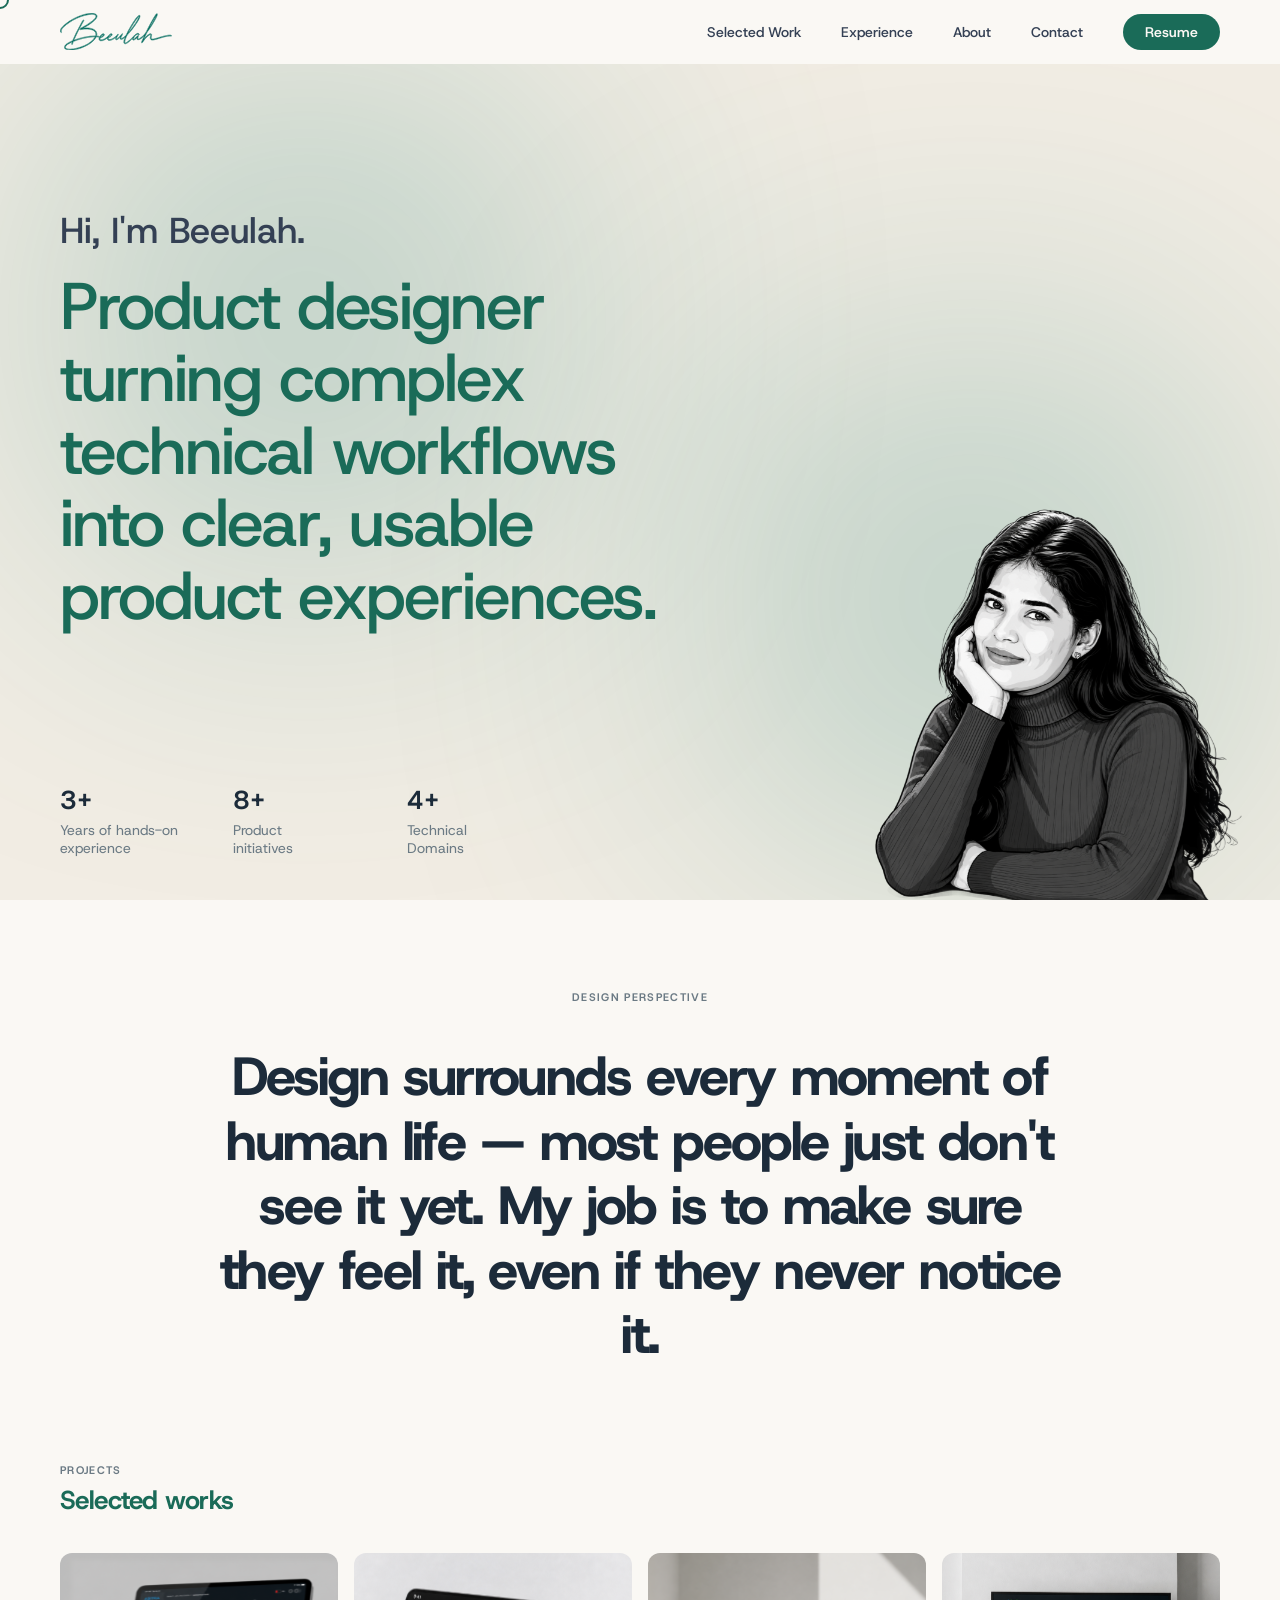
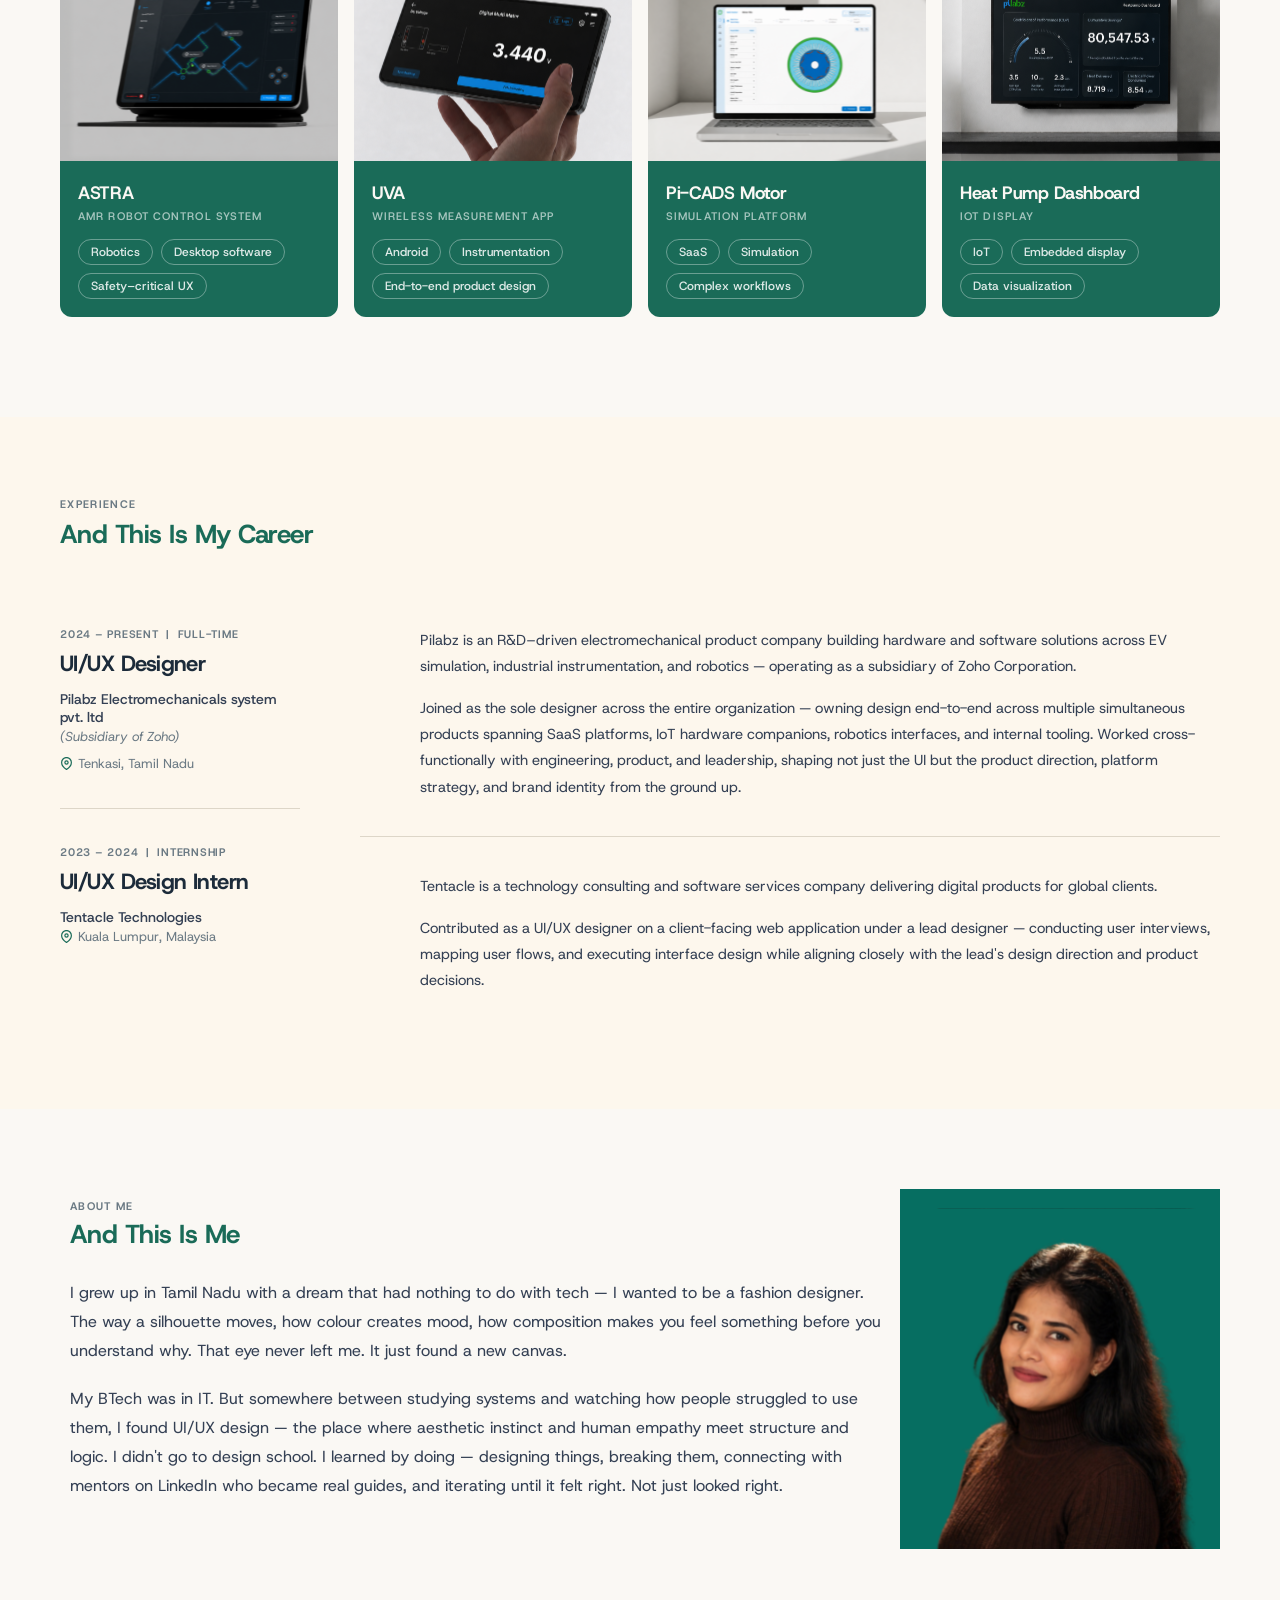
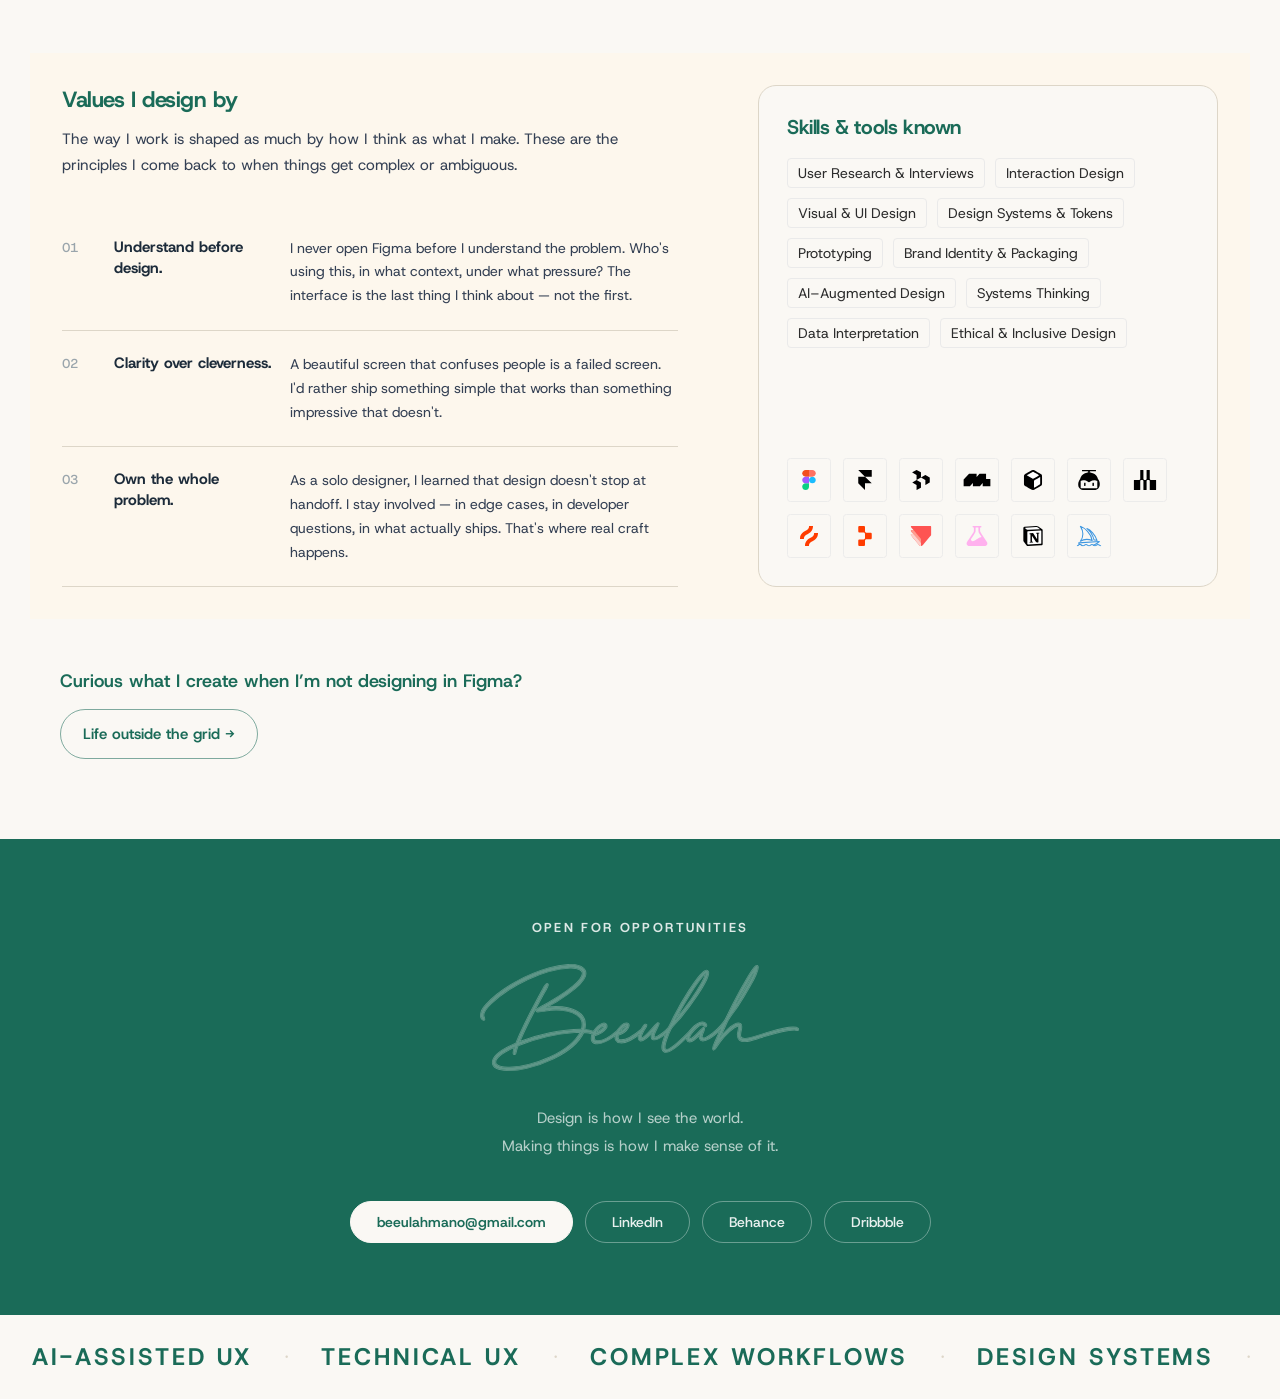
==== commit 4736ad83: "update 10" ====
--- a/index.html
+++ b/index.html
@@ -272,7 +272,7 @@
 
       <div class="offscreen-gallery offscreen-gallery-four">
         <figure class="offscreen-img-card">
-          <img src="assets/about me/Dance.PNG" alt="Costume design sketch" />
+          <img src="assets/about-me/Dance.PNG" alt="Costume design sketch" />
           <figcaption>
             <!-- <strong>Costume design</strong> -->
             <span>A college performance close to my heart</span>
@@ -280,7 +280,7 @@
         </figure>
 
         <figure class="offscreen-img-card">
-          <img src="assets/about me/customcake.jpeg" alt="Custom cake design" />
+          <img src="assets/about-me/customcake.jpeg" alt="Custom cake design" />
           <figcaption>
             <!-- <strong>Custom cakes</strong> -->
             <span>A recent cake I created and really loved</span>
@@ -288,7 +288,7 @@
         </figure>
 
         <figure class="offscreen-img-card">
-          <img src="assets/about me/VJScake.PNG" alt="Decorated cake" />
+          <img src="assets/about-me/VJScake.PNG" alt="Decorated cake" />
           <figcaption>
             <!-- <strong>Baking details</strong> -->
             <span>Made this for Actor VJS's birthday</span>
@@ -296,7 +296,7 @@
         </figure>
 
         <figure class="offscreen-img-card">
-          <img src="assets/about me/costumedesign.png" alt="Creative movement and costume design" />
+          <img src="assets/about-me/costumedesign.png" alt="Creative movement and costume design" />
           <figcaption>
             <!-- <strong>Movement</strong> -->
             <span>Designed my own Christmas outfit</span>
@@ -317,11 +317,22 @@
   </div>
   <div class="cta-tagline reveal">Design is how I see the world.<br>Making things is how I make sense of it.</div>
   <div class="cta-btns reveal">
-    <a href="mailto:beeulahmano@gmail.com" class="cta-btn">beeulahmano@gmail.com</a>
-    <a href="#" class="cta-btn">LinkedIn</a>
-    <a href="#" class="cta-btn">Behance</a>
-    <a href="#" class="cta-btn">Dribbble</a>
-  </div>
+  <a href="mailto:beeulahmano@gmail.com" class="cta-btn cta-btn-mail">
+    beeulahmano@gmail.com
+  </a>
+
+  <a href="https://www.linkedin.com/in/beeulahmarry19/" class="cta-btn" target="_blank" rel="noopener noreferrer">
+    LinkedIn
+  </a>
+
+  <a href="https://www.behance.net/f77d83c1" class="cta-btn" target="_blank" rel="noopener noreferrer">
+    Behance
+  </a>
+
+  <a href="https://dribbble.com/Beeu_BM" class="cta-btn" target="_blank" rel="noopener noreferrer">
+    Dribbble
+  </a>
+</div>
 </section>
 
 <!-- MARQUEE -->
--- a/styles.css
+++ b/styles.css
@@ -41,7 +41,7 @@
   justify-content: space-between;
   padding: 0 60px;
   height: 64px;
-  background: rgba(250, 248, 244, 0.95);
+  background: var(--off-white);
   backdrop-filter: blur(14px);
   border-bottom: 1px solid transparent;
   transition: border-color 0.3s;
@@ -89,7 +89,7 @@
 
 .nav-resume {
   background: var(--teal) !important;
-  color: #fff !important;
+  color: var(--off-white) !important;
   padding: 9px 22px;
   border-radius: 100px;
   font-weight: 600 !important;
@@ -352,7 +352,7 @@
 .work-title {
   font-size: 18px;
   font-weight: 700;
-  color: #fff;
+  color: var(--off-white);
   letter-spacing: -0.02em;
   margin-bottom: 4px;
 }
@@ -574,7 +574,7 @@
 
 .offscreen-toggle:hover {
   background: var(--teal);
-  color: #fff;
+  color: var(--off-white);
   transform: translateY(-2px);
 }
 
@@ -685,7 +685,7 @@
   right: 14px;
   bottom: 14px;
   z-index: 2;
-  color: #fff;
+  color: var(--off-white);
   opacity: 0;
   transform: translateY(10px);
   transition:
@@ -728,7 +728,7 @@
 }
 
 .aboutme-top > .reveal {
-  background-color: #FEFBF6;
+  background-color: var(--off-white);
   padding: 10px;
 }
 
@@ -847,7 +847,7 @@
   white-space: nowrap;
 
   background: #1A6B58;
-  color: #fff;
+  color: var(--off-white);
   font-family: 'Host Grotesk', sans-serif;
   font-size: 12px;
   font-weight: 500;
@@ -891,7 +891,7 @@
 
 .tool-pill:hover {
   transform: translateY(-3px);
-  /* background: #fff; */
+  /* background: var(--off-white); */
   border-color: rgba(26, 107, 88, 0.28);
   box-shadow: none;
 }
@@ -966,6 +966,18 @@
   border-color: rgba(255, 255, 255, 0.6);
 }
 
+.cta-btn-mail {
+  background: var(--off-white);
+  color: var(--teal);
+  border-color: var(--off-white);
+  font-weight: 600;
+}
+
+.cta-btn-mail:hover {
+  background: var(--off-white);
+  color: var(--teal-dark);
+  border-color: var(--off-white);
+}
 /* ============================================
    MARQUEE
    ============================================ */
@@ -1084,7 +1096,7 @@
   right: -300px;
   width: 300px;
   height: 100vh;
-  background: #fff;
+  background: var(--off-white);
   padding: 80px 30px;
   transition: 0.35s ease;
   z-index: 1000;
@@ -1329,7 +1341,7 @@
   left: 0;
   width: 18px;
   height: 18px;
-  border: 2px solid #066E61;
+  border: 2px solid var(--teal);
   fill: var(--teal);
   border-radius: 50%;
   pointer-events: none;
@@ -1344,10 +1356,10 @@
 }
 
 .custom-cursor.is-hovering {
-  width: 42px;
-  height: 42px;
-  background: rgba(6, 110, 97, 0.08);
-  border-color: rgba(6, 110, 97, 0.45);
+  width: 30px;
+  height: 30px;
+  background: rgba(26, 107, 88, 0.08);
+  border-color: rgba(26, 107, 88, 0.45);
 }
 
 .custom-cursor.is-hidden {
@@ -1358,4 +1370,107 @@
   .custom-cursor {
     display: none;
   }
-}+}
+
+/* ============================================
+   MOBILE PRESS / TAP STATES — VISIBLE VERSION
+   Main page only
+   ============================================ */
+
+@media (max-width: 760px) {
+  a,
+  button,
+  .work-card,
+  .offscreen-toggle,
+  .cta-btn,
+  .nav-hamburger,
+  .nav-drawer-close,
+  .nav-drawer-links a {
+    -webkit-tap-highlight-color: rgba(26, 107, 88, 0.16);
+    touch-action: manipulation;
+  }
+
+  .nav-hamburger:active,
+  .nav-drawer-close:active {
+    background: rgba(26, 107, 88, 0.12) !important;
+    border-radius: 999px;
+    transform: scale(0.92);
+  }
+
+  .nav-drawer-links a {
+    display: block;
+    padding: 12px 14px;
+    border-radius: 12px;
+  }
+
+  .nav-drawer-links a:active {
+    background: rgba(26, 107, 88, 0.12) !important;
+    color: var(--teal) !important;
+    transform: translateX(4px);
+  }
+
+  .work-card {
+    transform: translateZ(0);
+    transition:
+      transform 0.12s ease,
+      box-shadow 0.12s ease,
+      filter 0.12s ease;
+  }
+
+  .work-card:active {
+    transform: scale(0.97) !important;
+    filter: brightness(0.88) saturate(1.05);
+    box-shadow: 0 10px 28px rgba(0, 0, 0, 0.18);
+  }
+
+  .offscreen-toggle:active {
+    background: var(--teal) !important;
+    color: var(--off-white) !important;
+    border-color: var(--teal) !important;
+    transform: scale(0.97) !important;
+  }
+
+  .cta-btn:active {
+    background: rgba(255, 255, 255, 0.22) !important;
+    border-color: rgba(255, 255, 255, 0.85) !important;
+    transform: scale(0.97);
+  }
+
+  .nav-resume:active {
+    background: var(--teal-dark) !important;
+    transform: scale(0.96);
+  }
+}
+
+/* Keyboard accessibility */
+a:focus-visible,
+button:focus-visible {
+  outline: 2px solid var(--teal);
+  outline-offset: 4px;
+  border-radius: 10px;
+}
+
+/* ============================================
+   CUSTOM CURSOR — CONTRAST ON DARK / TEAL AREAS
+   Keep this at the very bottom of styles.css
+   ============================================ */
+
+body:has(.nav-resume:hover) .custom-cursor,
+body:has(.work-info:hover) .custom-cursor,
+body:has(.offscreen-toggle:hover) .custom-cursor,
+body:has(.cta-section:hover) .custom-cursor,
+body:has(.cta-btn:hover) .custom-cursor
+body:has(.cta-btn-mail:hover) .custom-cursor {
+  border-color: var(--off-white);
+  background: rgba(255, 255, 255, 0.14);
+}
+
+body:has(.nav-resume:hover) .custom-cursor.is-hovering,
+body:has(.work-info:hover) .custom-cursor.is-hovering,
+body:has(.offscreen-toggle:hover) .custom-cursor.is-hovering,
+body:has(.cta-section:hover) .custom-cursor.is-hovering,
+body:has(.cta-btn:hover) .custom-cursor.is-hovering {
+  border-color: var(--off-white);
+  background: rgba(255, 255, 255, 0.22);
+}
+
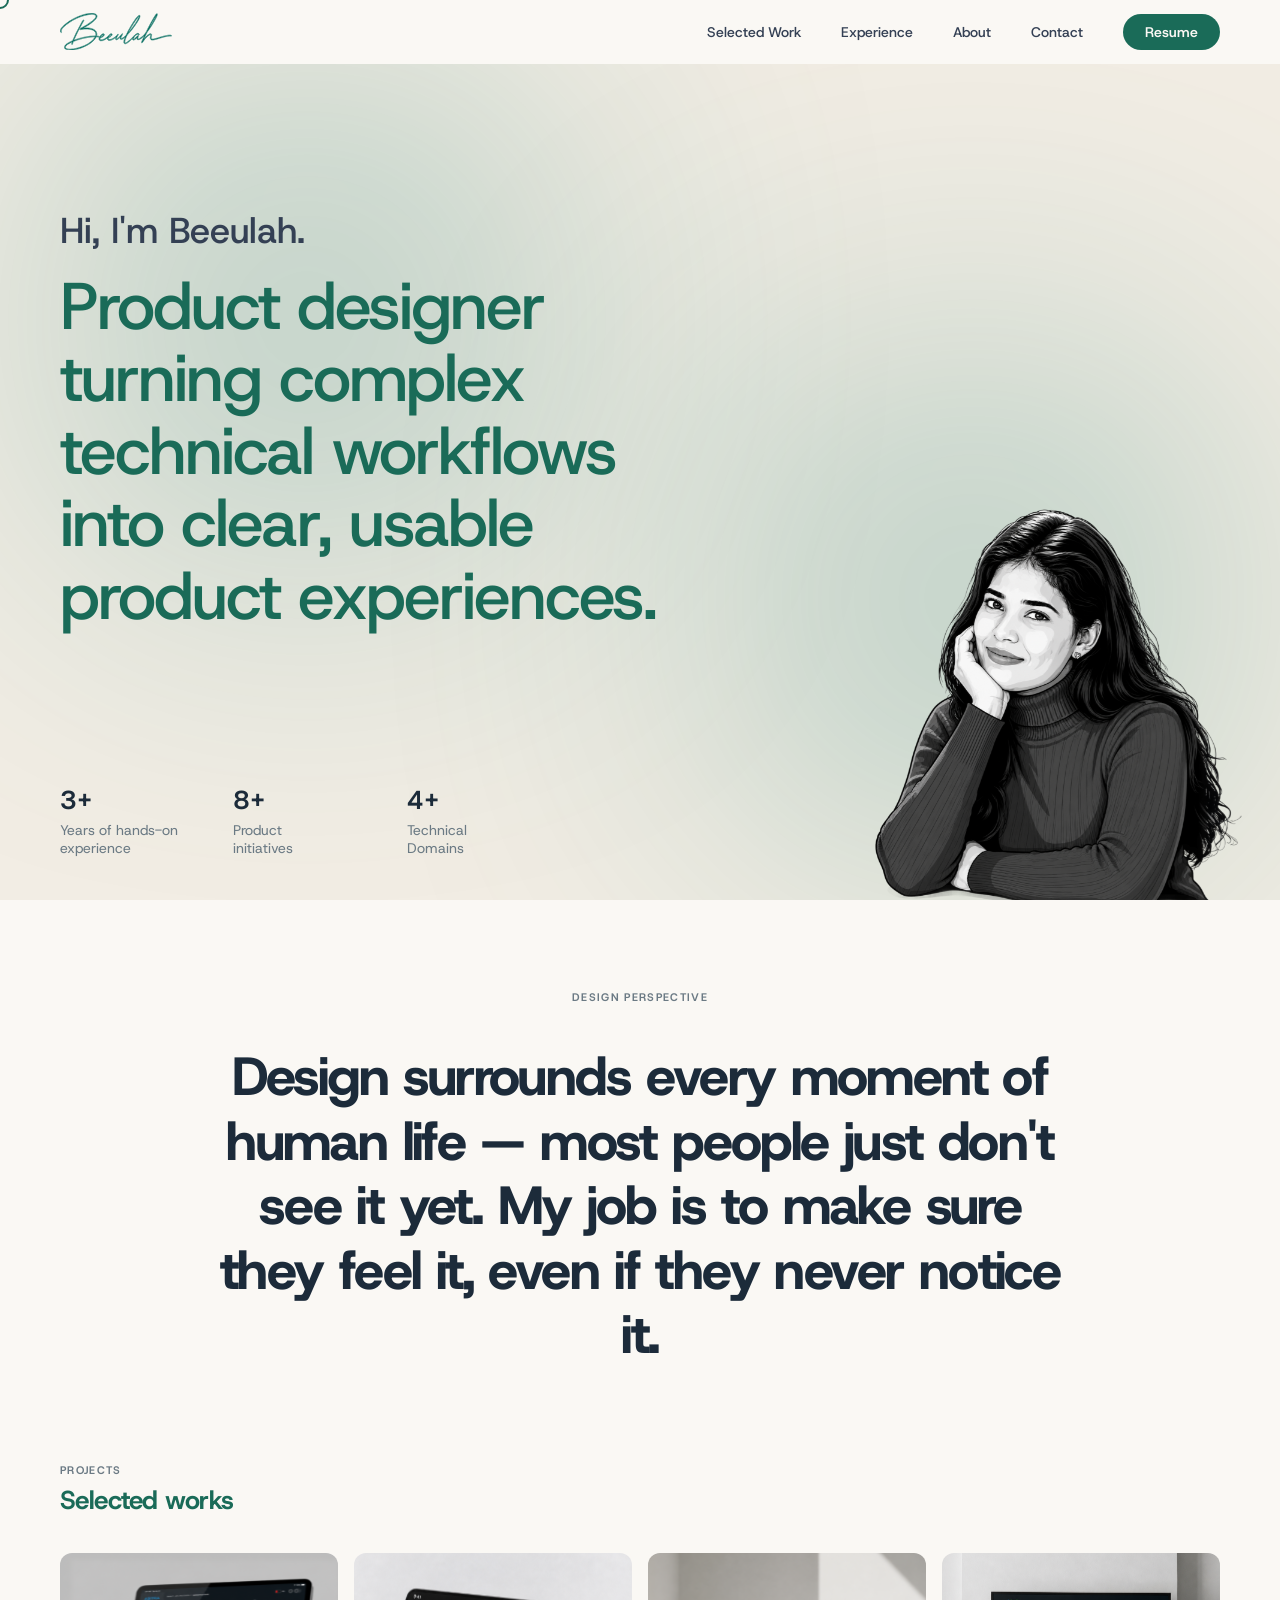
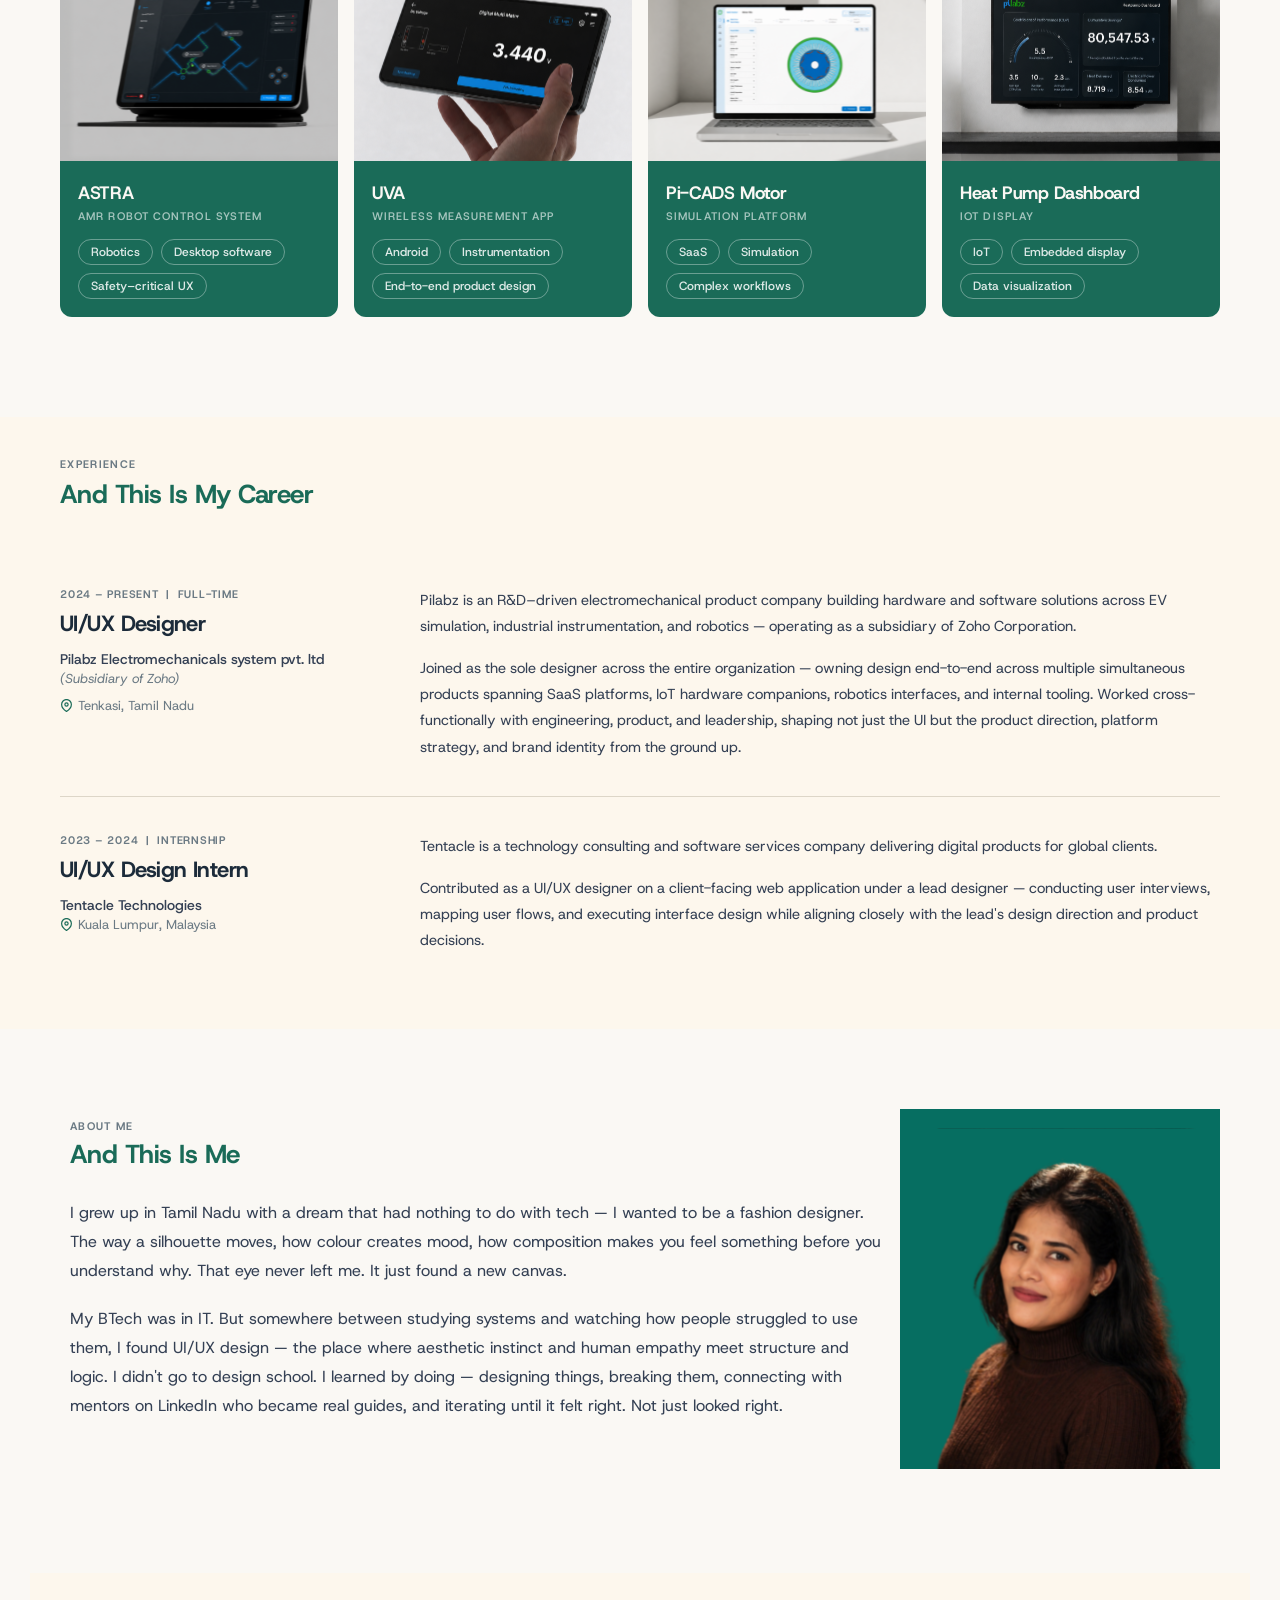
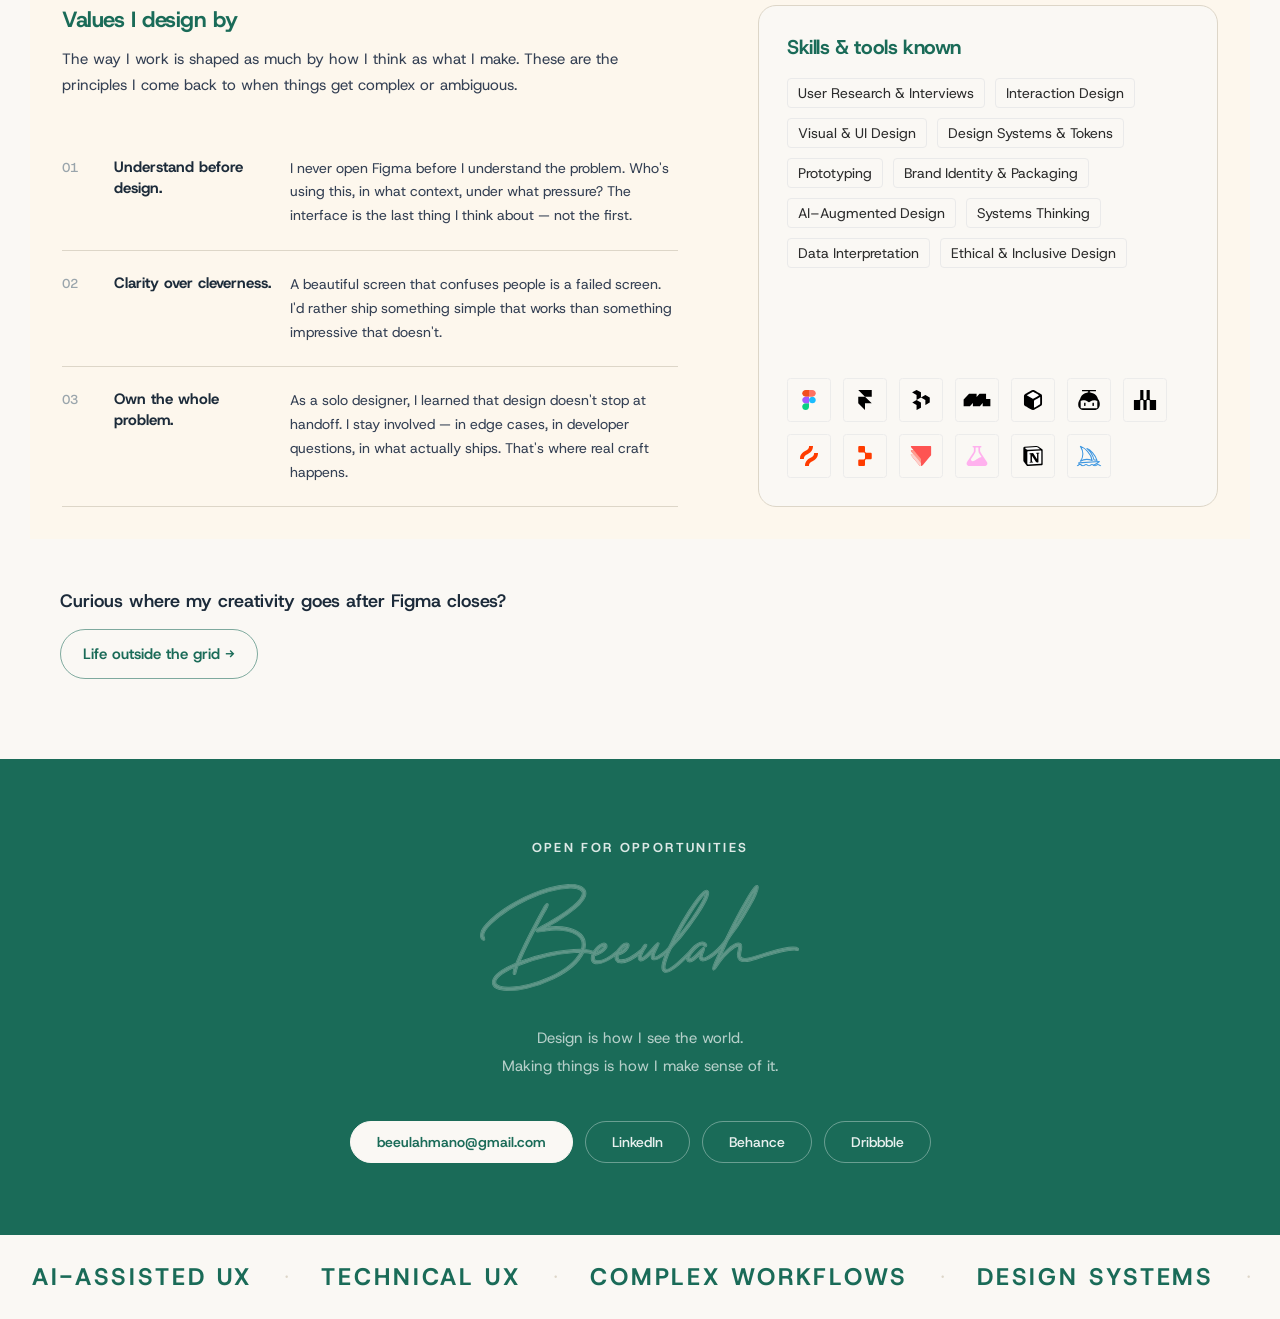
==== commit 87d45ff9: "update 10" ====
--- a/index.html
+++ b/index.html
@@ -137,9 +137,10 @@
 <section class="career-section" id="career">
   <div class="section-eyebrow reveal">EXPERIENCE</div>
   <div class="section-title reveal">And This Is My Career</div>
-  <div class="career-grid">
-    <div class="career-left">
-      <div class="career-entry reveal">
+
+  <div class="career-list">
+    <article class="career-item reveal">
+      <div class="career-entry">
         <div class="career-meta">2024 – PRESENT &nbsp;|&nbsp; FULL-TIME</div>
         <div class="career-role">UI/UX Designer</div>
         <div class="career-company">Pilabz Electromechanicals system pvt. ltd</div>
@@ -149,7 +150,15 @@
           Tenkasi, Tamil Nadu
         </div>
       </div>
-      <div class="career-entry reveal" style="transition-delay:.1s">
+
+      <div class="career-desc-block">
+        <p class="career-desc-p">Pilabz is an R&amp;D–driven electromechanical product company building hardware and software solutions across EV simulation, industrial instrumentation, and robotics — operating as a subsidiary of Zoho Corporation.</p>
+        <p class="career-desc-p">Joined as the sole designer across the entire organization — owning design end-to-end across multiple simultaneous products spanning SaaS platforms, IoT hardware companions, robotics interfaces, and internal tooling. Worked cross-functionally with engineering, product, and leadership, shaping not just the UI but the product direction, platform strategy, and brand identity from the ground up.</p>
+      </div>
+    </article>
+
+    <article class="career-item reveal" style="transition-delay:.1s">
+      <div class="career-entry">
         <div class="career-meta">2023 – 2024 &nbsp;|&nbsp; INTERNSHIP</div>
         <div class="career-role">UI/UX Design Intern</div>
         <div class="career-company">Tentacle Technologies</div>
@@ -158,19 +167,13 @@
           Kuala Lumpur, Malaysia
         </div>
       </div>
-    </div>
-    <div class="career-right">
-      <div class="career-desc-block reveal">
-        <p class="career-desc-p">Pilabz is an R&amp;D–driven electromechanical product company building hardware and software solutions across EV simulation, industrial instrumentation, and robotics — operating as a subsidiary of Zoho Corporation.</p>
-        <p class="career-desc-p">Joined as the sole designer across the entire organization — owning design end-to-end across multiple simultaneous products spanning SaaS platforms, IoT hardware companions, robotics interfaces, and internal tooling. Worked cross-functionally with engineering, product, and leadership, shaping not just the UI but the product direction, platform strategy, and brand identity from the ground up.</p>
-      </div>
-      <div class="career-desc-block reveal" style="transition-delay:.1s">
+
+      <div class="career-desc-block">
         <p class="career-desc-p">Tentacle is a technology consulting and software services company delivering digital products for global clients.</p>
         <p class="career-desc-p">Contributed as a UI/UX designer on a client-facing web application under a lead designer — conducting user interviews, mapping user flows, and executing interface design while aligning closely with the lead's design direction and product decisions.</p>
       </div>
-    </div>
-  </div>
-
+    </article>
+  </div>
 </section>
 
 <!-- ABOUT ME -->
@@ -245,7 +248,7 @@
 <section class="offscreen-section">
 
   <p class="offscreen-question reveal">
-  Curious what I create when I’m not designing in Figma?
+  Curious where my creativity goes after Figma closes?
 </p>
 
   <div class="offscreen-block reveal">
@@ -272,7 +275,7 @@
 
       <div class="offscreen-gallery offscreen-gallery-four">
         <figure class="offscreen-img-card">
-          <img src="assets/about-me/Dance.PNG" alt="Costume design sketch" />
+          <img src="assets/about-me/dancee.svg" alt="dance" />
           <figcaption>
             <!-- <strong>Costume design</strong> -->
             <span>A college performance close to my heart</span>
@@ -280,7 +283,7 @@
         </figure>
 
         <figure class="offscreen-img-card">
-          <img src="assets/about-me/customcake.jpeg" alt="Custom cake design" />
+          <img src="assets/about-me/sailcake.svg" alt="Custom cake design" />
           <figcaption>
             <!-- <strong>Custom cakes</strong> -->
             <span>A recent cake I created and really loved</span>
@@ -288,7 +291,7 @@
         </figure>
 
         <figure class="offscreen-img-card">
-          <img src="assets/about-me/VJScake.PNG" alt="Decorated cake" />
+          <img src="assets/about-me/VJS Cakee.svg" alt="Decorated cake" />
           <figcaption>
             <!-- <strong>Baking details</strong> -->
             <span>Made this for Actor VJS's birthday</span>
@@ -296,7 +299,7 @@
         </figure>
 
         <figure class="offscreen-img-card">
-          <img src="assets/about-me/costumedesign.png" alt="Creative movement and costume design" />
+          <img src="assets/about-me/costume.svg" alt="Creative movement and costume design" />
           <figcaption>
             <!-- <strong>Movement</strong> -->
             <span>Designed my own Christmas outfit</span>
--- a/styles.css
+++ b/styles.css
@@ -386,7 +386,7 @@
    ============================================ */
 .career-section {
   background: var(--cream);
-  padding: 80px 60px;
+  padding: 40px 60px;
 }
 
 .career-grid {
@@ -472,6 +472,50 @@
 
 .career-desc-p:last-child {
   margin-bottom: 0;
+}
+
+/* Career layout — role + content paired */
+.career-list {
+  display: grid;
+  gap: 0;
+  margin-top: 40px;
+}
+
+.career-item {
+  display: grid;
+  grid-template-columns: 300px 1fr;
+  gap: 60px;
+  padding: 36px 0;
+  border-top: 1px solid var(--border);
+}
+
+.career-item:first-child {
+  border-top: 0;
+}
+
+.career-item .career-entry {
+  padding: 0;
+}
+
+.career-item .career-desc-block {
+  padding: 0;
+  border-top: 0;
+}
+
+@media (max-width: 768px) {
+  .career-list {
+    margin-top: 28px;
+  }
+
+  .career-item {
+    grid-template-columns: 1fr;
+    gap: 28px;
+    padding: 34px 0;
+  }
+
+  .career-item + .career-item {
+    border-top: 1px solid var(--border);
+  }
 }
 
 /* ============================================
@@ -540,7 +584,7 @@
   font-family: 'Host Grotesk', sans-serif;
   font-size: 18px;
   font-weight: 600;
-  color: var(--teal);
+  color: var(--text-dark);
   margin-bottom: 14px;
 }
 
@@ -1474,3 +1518,191 @@
   background: rgba(255, 255, 255, 0.22);
 }
 
+/* ============================================
+   OFFSCREEN MOBILE GALLERY — FINAL
+   2x2 same size + caption inside + better image fit
+   ============================================ */
+
+@media (max-width: 768px) {
+  .offscreen-panel.open {
+    max-height: none;
+    overflow: visible;
+  }
+
+  .offscreen-gallery-four {
+    grid-template-columns: repeat(2, minmax(0, 1fr)) !important;
+    grid-auto-rows: auto !important;
+    gap: 16px !important;
+  }
+
+  .offscreen-img-card {
+    position: relative;
+    overflow: hidden !important;
+    height: 190px;
+    border-radius: 0;
+    background: var(--teal);
+  }
+
+  .offscreen-img-card img {
+    width: 100%;
+    height: 100% !important;
+    object-fit: cover !important;
+    object-position: center top;
+    display: block;
+  }
+
+  .offscreen-img-card figcaption {
+    position: absolute !important;
+    left: 0;
+    right: 0;
+    bottom: 0;
+    z-index: 2;
+
+    opacity: 1 !important;
+    transform: none !important;
+
+    margin: 0 !important;
+    padding: 32px 12px 12px;
+
+    background: linear-gradient(
+      to top,
+      rgba(0, 0, 0, 0.72),
+      rgba(0, 0, 0, 0)
+    );
+  }
+
+  .offscreen-img-card figcaption span {
+    display: block;
+    color: #fff !important;
+    font-size: 12px;
+    line-height: 1.35;
+    font-weight: 600;
+  }
+
+  .offscreen-img-card:hover img {
+    transform: none !important;
+    filter: none !important;
+  }
+
+  .offscreen-img-card:hover figcaption {
+    opacity: 1 !important;
+    transform: none !important;
+  }
+}
+
+@media (max-width: 430px) {
+  .offscreen-img-card {
+    height: 170px;
+  }
+
+  .offscreen-img-card figcaption span {
+    font-size: 11.5px;
+  }
+}
+
+/* Mobile marquee font size */
+@media (max-width: 768px) {
+  .marquee-wrap {
+    padding: 18px 0;
+  }
+
+  .marquee-content {
+    gap: 20px;
+    padding: 0 20px;
+  }
+
+  .marquee-text {
+    font-size: 15px;
+    letter-spacing: 0.1em;
+  }
+
+  .marquee-pipe {
+    font-size: 15px;
+  }
+}
+
+@media (max-width: 430px) {
+  .marquee-text {
+    font-size: 13px;
+  }
+
+  .marquee-pipe {
+    font-size: 13px;
+  }
+}
+
+/* ============================================
+   ABOUT ME IMAGE MOBILE FIX
+   Prevent image crop on responsive view
+   ============================================ */
+
+@media (max-width: 768px) {
+  .aboutme-photo-box {
+    min-height: auto;
+    height: auto;
+    background: transparent;
+  }
+
+  .aboutme-photo-box img {
+    position: static;
+    width: 100%;
+    height: auto;
+    object-fit: contain;
+    object-position: center top;
+  }
+}
+
+/* Offscreen mobile image height increase */
+@media (max-width: 768px) {
+  .offscreen-img-card {
+    height: 240px;
+  }
+}
+
+@media (max-width: 430px) {
+  .offscreen-img-card {
+    height: 210px;
+  }
+}
+
+/* ============================================
+   MOBILE FOOTER CTA BUTTON ORDER
+   Mail → Dribbble + Behance → LinkedIn
+   ============================================ */
+
+@media (max-width: 768px) {
+  .cta-btns {
+    display: grid;
+    grid-template-columns: repeat(2, minmax(0, 1fr));
+    gap: 14px;
+    max-width: 360px;
+    margin: 0 auto;
+  }
+
+  .cta-btn {
+    width: 100%;
+    justify-content: center;
+    text-align: center;
+  }
+
+  /* 1st line: Mail full width */
+  .cta-btn-mail {
+    grid-column: 1 / -1;
+    order: 1;
+  }
+
+  /* LinkedIn goes last line */
+  .cta-btns a[href*="linkedin"] {
+    grid-column: 1 / -1;
+    order: 4;
+  }
+
+  /* 2nd line: Behance + Dribbble */
+  .cta-btns a[href*="behance"] {
+    order: 2;
+  }
+
+  .cta-btns a[href*="dribbble"] {
+    order: 3;
+  }
+}
